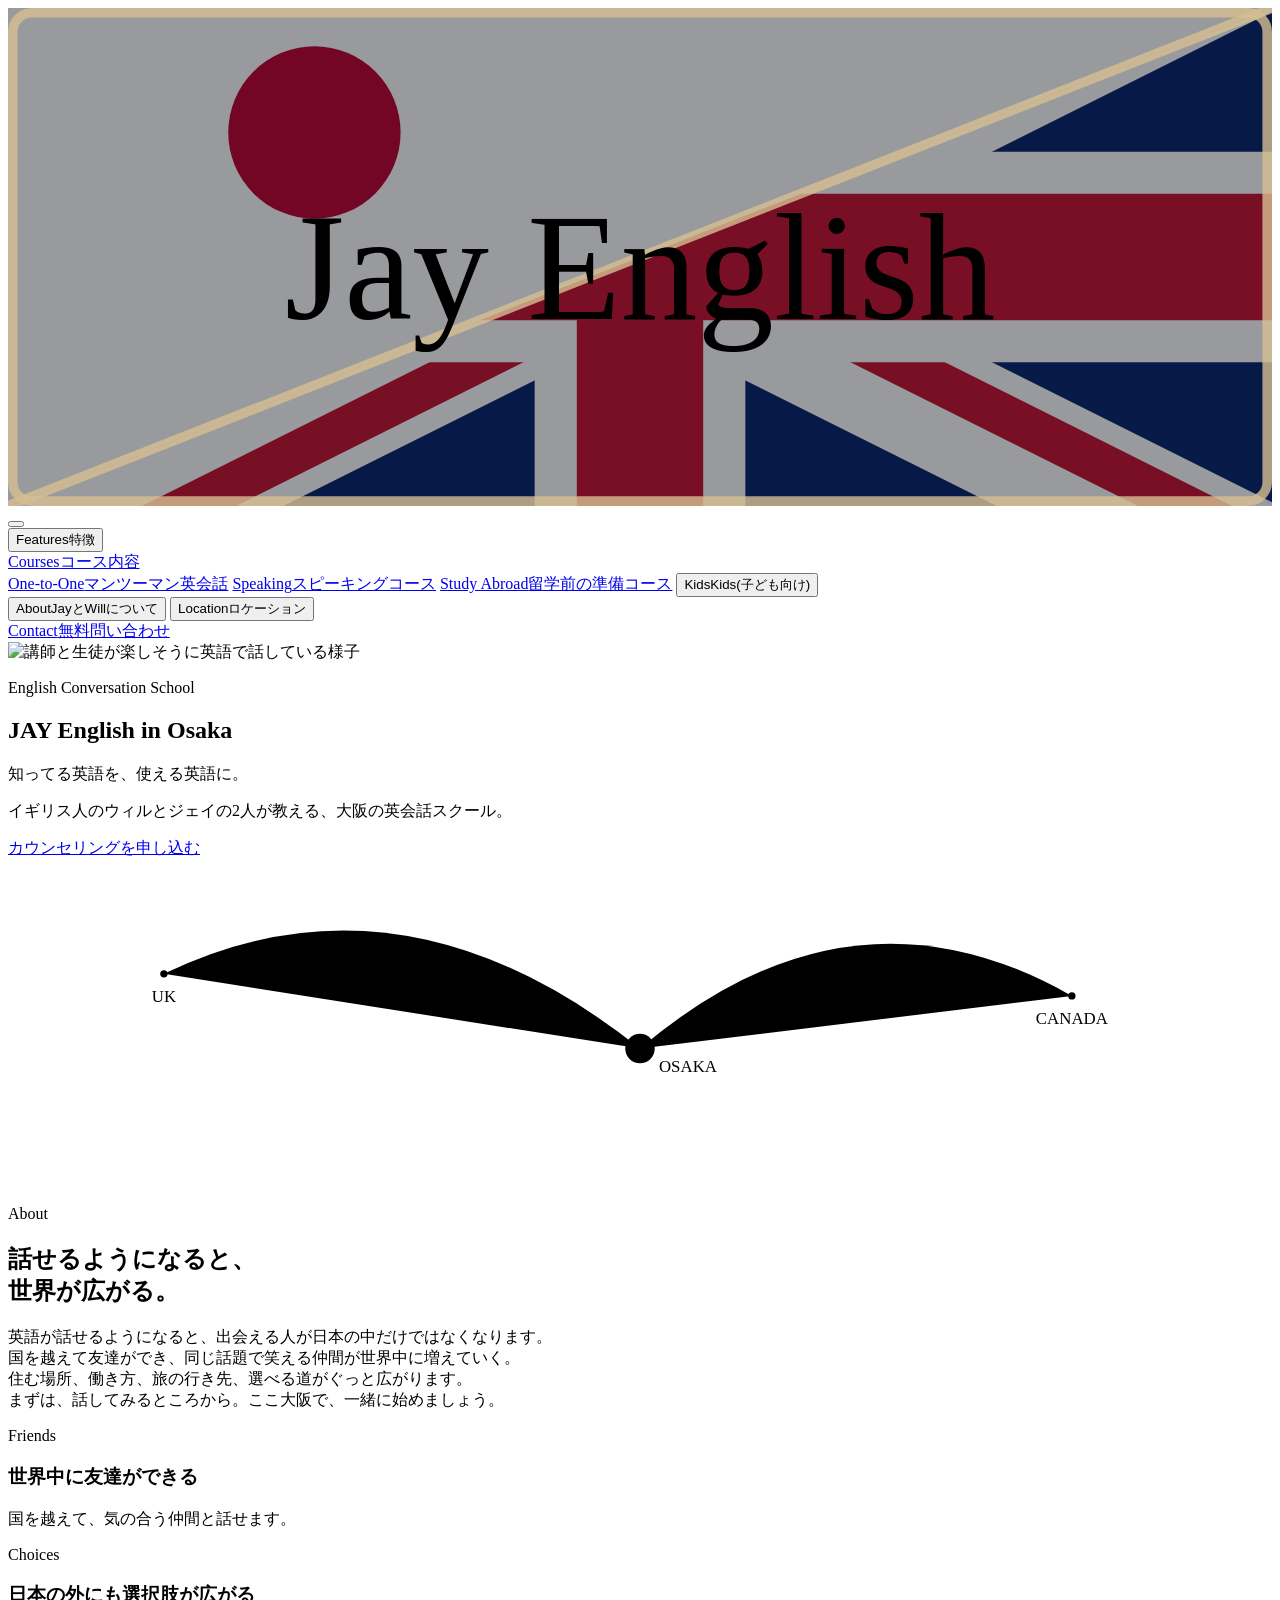
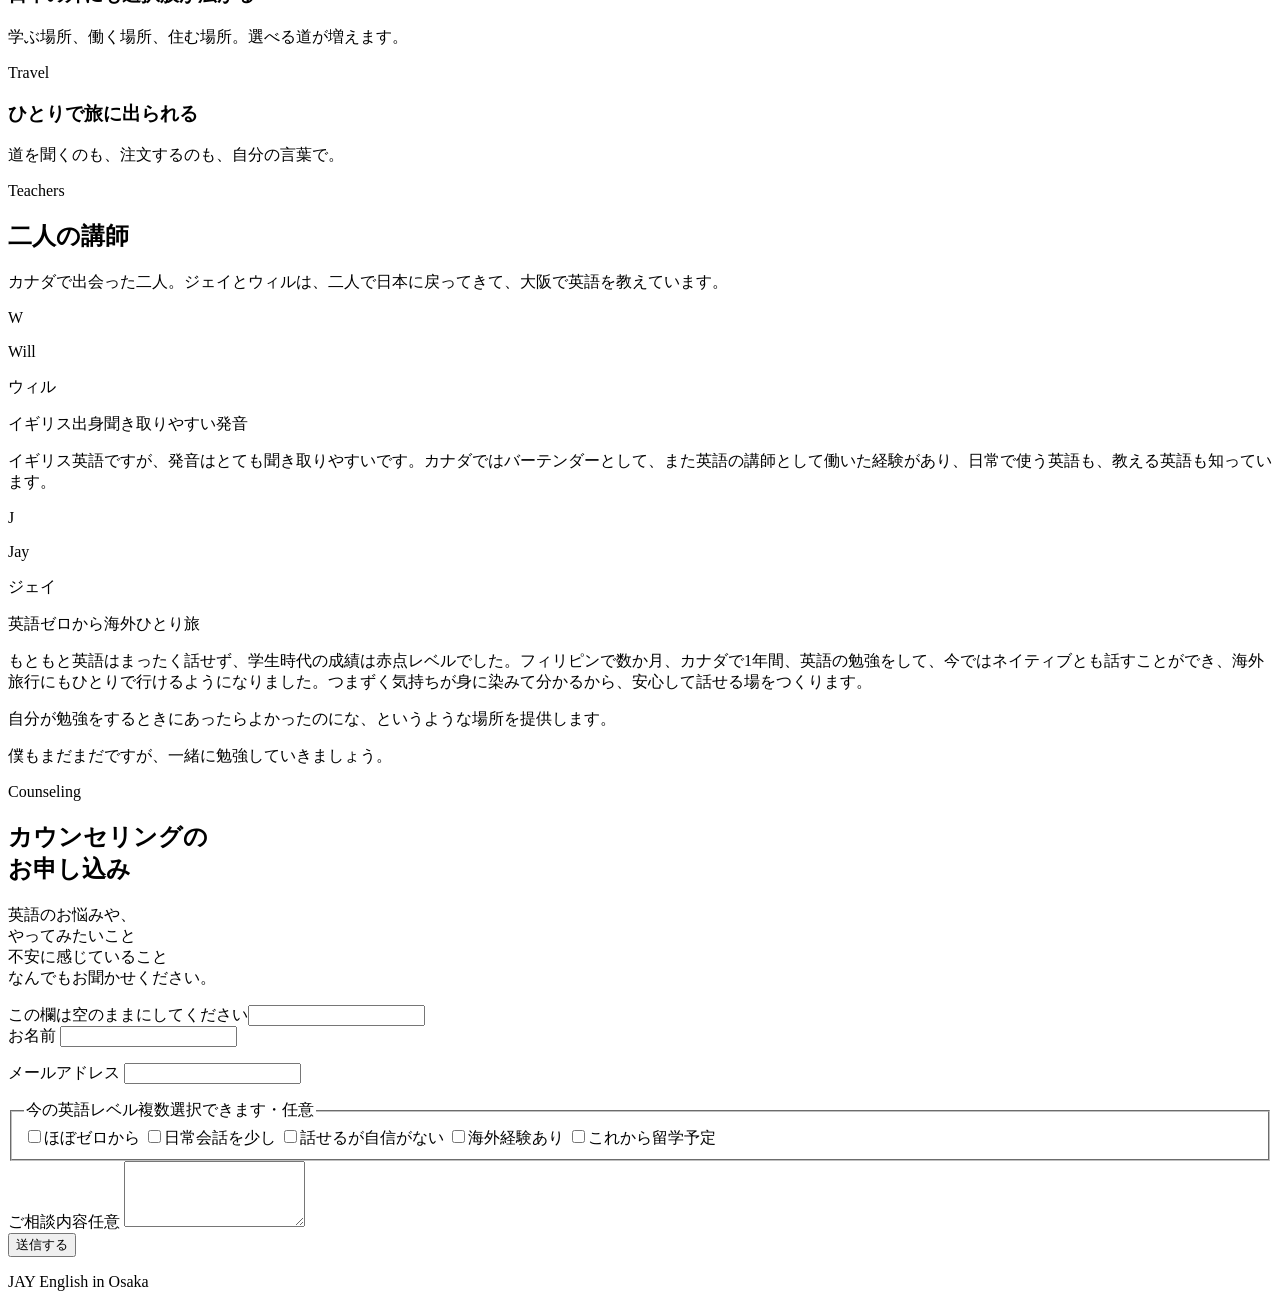
==== index.html @ 4202a87b "Add files via upload" ====
<!doctype html>
<html lang="ja">
<head>
<meta charset="utf-8">
<meta name="viewport" content="width=device-width, initial-scale=1">
<title>JAY English in Osaka</title>
<meta name="description" content="大阪の英会話スクール JAY English in Osaka。イギリス人のウィルとジェイの2人が教えます。">
<link rel="preconnect" href="https://fonts.googleapis.com">
<link rel="preconnect" href="https://fonts.gstatic.com" crossorigin>
<link rel="stylesheet" href="https://fonts.googleapis.com/css2?family=Cormorant+Garamond:ital,wght@0,500;0,600;1,500&family=Jost:wght@400;500&family=Shippori+Mincho:wght@500;700&family=Zen+Kaku+Gothic+New:wght@400;500;700&display=swap">
<link rel="stylesheet" href="css/style.css">
</head>
<body>
<header class="site-header">
  <div class="wrap hdr">
    <a class="logo" id="logo" href="#top" aria-label="Jay English トップへ">
      <svg viewBox="0 0 132 52" xmlns="http://www.w3.org/2000/svg" aria-hidden="true">
        <defs>
          <clipPath id="lg-jp"><polygon points="0,0 132,0 0,52"/></clipPath>
          <clipPath id="lg-uk"><polygon points="132,0 132,52 0,52"/></clipPath>
          <clipPath id="lg-t"><path d="M30,15 h30 v15 z v15 h-30 z h-30 v-15 z v-15 h30 z"/></clipPath>
        </defs>
        <g clip-path="url(#lg-uk)">
          <svg x="0" y="0" width="132" height="52" viewBox="0 0 60 30" preserveAspectRatio="xMidYMid slice">
            <rect width="60" height="30" fill="#012169"/>
            <path d="M0,0 L60,30 M60,0 L0,30" stroke="#fff" stroke-width="6"/>
            <path d="M0,0 L60,30 M60,0 L0,30" stroke="#c8102e" stroke-width="4" clip-path="url(#lg-t)"/>
            <path d="M30,0 v30 M0,15 h60" stroke="#fff" stroke-width="10"/>
            <path d="M30,0 v30 M0,15 h60" stroke="#c8102e" stroke-width="6"/>
          </svg>
        </g>
        <g clip-path="url(#lg-jp)">
          <rect width="132" height="52" fill="#fff"/>
          <circle cx="32" cy="13" r="9" fill="#bc002d"/>
        </g>
        <rect width="132" height="52" fill="#0c1018" opacity=".42"/>
        <line x1="0" y1="52" x2="132" y2="0" stroke="#d7be91" stroke-opacity=".8" stroke-width="1"/>
        <text class="logo-text" x="66" y="27" text-anchor="middle" dominant-baseline="central">Jay English</text>
        <rect x=".5" y=".5" width="131" height="51" rx="2" fill="none" stroke="#d7be91" stroke-opacity=".8"/>
      </svg>
    </a>
    <div class="menu-wrap" id="menuWrap">
    <button class="burger" id="burger" type="button" aria-label="メニューを開く" aria-expanded="false" aria-controls="nav"><span></span></button>
    <nav class="nav" id="nav" aria-label="メインメニュー">
      <button class="nav-item" type="button" data-stage="特徴" data-en="Features"><span class="en">Features</span><span class="ja">特徴</span></button>
      <div class="nav-drop" id="navDrop">
        <a class="nav-item" id="navCourses" href="#courses" aria-haspopup="true"><span class="en">Courses</span><span class="ja">コース内容</span></a>
        <div class="drop"><div class="drop-in">
          <a class="drop-item" href="#course-1"><span class="en">One-to-One</span><span class="ja">マンツーマン英会話</span></a>
          <a class="drop-item" href="#course-2"><span class="en">Speaking</span><span class="ja">スピーキングコース</span></a>
          <a class="drop-item" href="#course-3"><span class="en">Study Abroad</span><span class="ja">留学前の準備コース</span></a>
          <button class="drop-item" id="openKids" type="button"><span class="en">Kids</span><span class="ja">Kids(子ども向け)</span></button>
        </div></div>
      </div>
      <button class="nav-item" type="button" data-stage="JayとWillについて" data-en="About"><span class="en">About</span><span class="ja">JayとWillについて</span></button>
      <button class="nav-item" type="button" data-stage="ロケーション" data-en="Location"><span class="en">Location</span><span class="ja">ロケーション</span></button>
    </nav>
    </div>
    <a class="nav-item nav-cta" id="navCta" href="#counseling"><span class="en">Contact</span><span class="ja">無料問い合わせ</span></a>
  </div>
</header>

<section class="hero" id="top">
  <div class="hero-bg"><img src="images/top.jpg" alt="講師と生徒が楽しそうに英語で話している様子"></div>
  <div class="wrap hero-inner">
    <p class="eyebrow">English Conversation School</p>
    <h1 class="wordmark">
      <span>JAY English</span>
      <span class="in">in Osaka</span>
    </h1>
    <p class="tagline">知ってる英語を、使える英語に。</p>
    <p class="sub">イギリス人のウィルとジェイの2人が教える、大阪の英会話スクール。</p>
    <a class="btn-hero" href="#counseling">カウンセリングを申し込む</a>
  </div>

  <div class="map" aria-hidden="true">
    <svg viewBox="0 -50 1200 310" xmlns="http://www.w3.org/2000/svg">
      <path class="grat" d="M0 65H1200M0 107H1200M0 149H1200M0 191H1200M0 233H1200M100 -50V260M200 -50V260M300 -50V260M400 -50V260M500 -50V260M600 -50V260M700 -50V260M800 -50V260M900 -50V260M1000 -50V260M1100 -50V260"/>
      <g class="routes">
        <path pathLength="1" d="M600 130 Q374 -50 148 59"/>
        <path pathLength="1" d="M600 130 Q800 -40 1010 80"/>
      </g>
      <circle class="ring" cx="600" cy="130" r="14"/>
      <circle class="dot" cx="600" cy="130" r="5"/>
      <text class="city" x="618" y="152">OSAKA</text>
      <circle class="dot" cx="148" cy="59" r="3.5"/>
      <text class="city" x="148" y="86" text-anchor="middle">UK</text>
      <circle class="dot" cx="1010" cy="80" r="3.5"/>
      <text class="city" x="1010" y="107" text-anchor="middle">CANADA</text>
    </svg>
  </div>
</section>

<main>
  <section class="section" id="about">
    <div class="wrap">
      <div class="about">
        <div>
          <p class="eyebrow accent">About</p>
          <h2>話せるようになると、<br>世界が広がる。</h2>
        </div>
        <p>英語が話せるようになると、出会える人が日本の中だけではなくなります。<br>
          国を越えて友達ができ、同じ話題で笑える仲間が世界中に増えていく。<br>
          住む場所、働き方、旅の行き先、選べる道がぐっと広がります。<br>
          まずは、話してみるところから。ここ大阪で、一緒に始めましょう。</p>
      </div>
      <div class="trio">
        <div>
          <p class="eyebrow accent">Friends</p>
          <h3>世界中に友達ができる</h3>
          <p>国を越えて、気の合う仲間と話せます。</p>
        </div>
        <div>
          <p class="eyebrow accent">Choices</p>
          <h3>日本の外にも選択肢が広がる</h3>
          <p>学ぶ場所、働く場所、住む場所。選べる道が増えます。</p>
        </div>
        <div>
          <p class="eyebrow accent">Travel</p>
          <h3>ひとりで旅に出られる</h3>
          <p>道を聞くのも、注文するのも、自分の言葉で。</p>
        </div>
      </div>
    </div>
  </section>

  <section class="section" id="teachers">
    <div class="wrap">
      <p class="eyebrow accent">Teachers</p>
      <h2>二人の講師</h2>
      <p class="lead">カナダで出会った二人。ジェイとウィルは、二人で日本に戻ってきて、大阪で英語を教えています。</p>

      <div class="teachers">
        <article class="teacher">
          <div class="who">
            <div class="avatar" aria-hidden="true">W</div>
            <div>
              <p class="name">Will</p>
              <p class="kana">ウィル</p>
            </div>
          </div>
          <div class="tags"><span>イギリス出身</span><span>聞き取りやすい発音</span></div>
          <p class="bio">イギリス英語ですが、発音はとても聞き取りやすいです。カナダではバーテンダーとして、また英語の講師として働いた経験があり、日常で使う英語も、教える英語も知っています。</p>
        </article>

        <article class="teacher">
          <div class="who">
            <div class="avatar" aria-hidden="true">J</div>
            <div>
              <p class="name">Jay</p>
              <p class="kana">ジェイ</p>
            </div>
          </div>
          <div class="tags"><span>英語ゼロから</span><span>海外ひとり旅</span></div>
          <p class="bio">もともと英語はまったく話せず、学生時代の成績は赤点レベルでした。フィリピンで数か月、カナダで1年間、英語の勉強をして、今ではネイティブとも話すことができ、海外旅行にもひとりで行けるようになりました。つまずく気持ちが身に染みて分かるから、安心して話せる場をつくります。</p>
          <p class="bio">自分が勉強をするときにあったらよかったのにな、というような場所を提供します。</p>
          <p class="bio">僕もまだまだですが、一緒に勉強していきましょう。</p>
        </article>
      </div>
    </div>
  </section>

  <section class="section" id="counseling">
    <div class="wrap">
      <div class="counsel">
        <div>
          <p class="eyebrow accent">Counseling</p>
          <h2>カウンセリングの<br>お申し込み</h2>
          <p class="lead">英語のお悩みや、<br>やってみたいこと<br>不安に感じていること<br>なんでもお聞かせください。</p>
        </div>

        <div class="panel">
          <form id="counselForm" novalidate>
            <input type="hidden" name="form_type" value="counseling">
            <div class="hp" aria-hidden="true"><label>この欄は空のままにしてください<input type="text" name="_gotcha" tabindex="-1" autocomplete="off"></label></div>
            <div class="field">
              <label for="f-name">お名前</label>
              <input id="f-name" name="name" type="text" autocomplete="name" required>
              <p class="err" id="err-name" aria-live="polite"></p>
            </div>
            <div class="field">
              <label for="f-email">メールアドレス</label>
              <input id="f-email" name="email" type="email" inputmode="email" autocomplete="email" required>
              <p class="err" id="err-email" aria-live="polite"></p>
            </div>
            <fieldset>
              <legend>今の英語レベル<span class="opt">複数選択できます・任意</span></legend>
              <div class="chips">
                <label class="chip"><input type="checkbox" id="lv-zero" name="level" value="ほぼゼロから"><span>ほぼゼロから</span></label>
                <label class="chip"><input type="checkbox" id="lv-some" name="level" value="日常会話を少し"><span>日常会話を少し</span></label>
                <label class="chip"><input type="checkbox" id="lv-unsure" name="level" value="話せるが自信がない"><span>話せるが自信がない</span></label>
                <label class="chip"><input type="checkbox" id="lv-past" name="level" value="海外経験あり"><span>海外経験あり</span></label>
                <label class="chip"><input type="checkbox" id="lv-plan" name="level" value="これから留学予定"><span>これから留学予定</span></label>
              </div>
            </fieldset>
            <div class="field" id="w-past" hidden>
              <label for="f-country-past">どこの国に行きましたか?</label>
              <input id="f-country-past" name="country_past" type="text" placeholder="例: カナダ、フィリピン">
            </div>
            <div class="field" id="w-plan" hidden>
              <label for="f-country-plan">どこの国に行く予定ですか?</label>
              <input id="f-country-plan" name="country_plan" type="text" placeholder="例: イギリス">
            </div>
            <div class="field">
              <label for="f-msg">ご相談内容<span class="opt">任意</span></label>
              <textarea id="f-msg" name="message" rows="4"></textarea>
            </div>
            <button class="btn" id="submitBtn" type="submit">送信する</button>
            <p class="err" id="err-form" aria-live="polite"></p>
          </form>

          <div class="thanks" id="thanks" hidden>
            <h3>お申し込みありがとうございます。</h3>
            <p>内容を確認して、メールでご連絡します。</p>
            <p class="preview-note" id="previewNote" hidden>これはプレビュー表示です。送信先が未設定のため、入力内容はどこにも送られていません。</p>
          </div>
        </div>
      </div>
    </div>
  </section>
</main>

<footer>
  <div class="wrap"><p>JAY English in Osaka</p></div>
</footer>

<div class="kview cview" id="cview" role="region" aria-label="コース内容" hidden>
  <div class="c-hero">
    <div class="c-hero-bg" id="cHeroBg"><img src="images/courses.jpg" alt="ネイティブ講師が生徒たちと楽しそうに英語で話している様子"></div>
    <div class="wrap c-hero-in">
      <button class="kback light" id="coursesBack" type="button">← トップに戻る</button>
      <p class="eyebrow">Courses</p>
      <h2>コース内容</h2>
      <p class="c-lead">ネイティブ講師と話して、知っている英語を使える英語に。</p>
    </div>
  </div>
  <div class="wrap c-body">
    <div class="courses">
        <article class="course" id="course-1">
          <p class="eyebrow accent">One-to-One</p>
          <div>
            <h3>英語はわかるのに、話せない。を卒業する大阪のマンツーマン英会話</h3>
            <p class="desc">学校で習って知っている英語を、実際に口から出す練習をします。マンツーマンだから、自分のペースで話せます。</p>
          </div>
        </article>

        <article class="course" id="course-2">
          <p class="eyebrow accent">Speaking</p>
          <div>
            <h3>イギリス人講師と話す、2ヶ月のスピーキングコース|大阪</h3>
            <p class="desc">イギリス人講師のウィルと、2ヶ月かけて話す量を増やします。聞き取りやすい発音で、会話のテンポに慣れていきます。</p>
          </div>
        </article>

        <article class="course" id="course-3">
          <p class="eyebrow accent">Study Abroad</p>
          <div>
            <h3>留学前の準備コース</h3>
            <p class="desc">留学先での生活や授業で使う英語を、出発前に練習します。カナダやフィリピンで学んだジェイの経験も伝えます。</p>
          </div>
        </article>
      </div>
    <div class="c-cta">
      <p>まずは、お話を聞かせてください。</p>
      <a class="btn" id="cCta" href="#counseling">カウンセリングを申し込む</a>
    </div>
  </div>
</div>

<div class="kview" id="kview" role="region" aria-label="Kids" hidden>
  <div class="k-cover">
    <div class="k-bg" id="kidsPhoto"><img src="images/kids.jpg" alt="壁にチョークでアルファベットを書く男の子の後ろ姿"></div>
    <div class="wrap k-cover-in">
      <button class="kback light" id="kidsBack" type="button">← トップに戻る</button>
      <p class="eyebrow">Kids</p>
      <h2>はじめての英語も、<br>安心して。</h2>
      <p class="k-intro">英語がはじめてのお子さんでも大丈夫です。レッスンは、イギリス人のウィルと日本人のジェイの2人で行います。ウィルはネイティブの英語で話しかけ、わからないところはジェイがその場で日本語にして伝えます。「聞き取れなかったらどうしよう」と心配しなくても、楽しく英語に触れられます。</p>
    </div>
  </div>
  <div class="wrap">
    <div class="k-hero">
      <div class="k-duo">
        <div>
          <p class="eyebrow accent">Will · UK</p>
          <h3>ネイティブの英語で話しかけます</h3>
          <p>イギリス出身のウィルは、聞き取りやすい発音が持ち味です。</p>
        </div>
        <div>
          <p class="eyebrow accent">Jay · Japan</p>
          <h3>わからないところは日本語で</h3>
          <p>英語が苦手だった経験があるから、つまずく気持ちがわかります。</p>
        </div>
      </div>
    </div>

    <section class="k-sec">
      <p class="eyebrow accent">Course</p>
      <h2>コース内容</h2>
      <dl class="k-list">
        <div class="k-row"><dt>Style</dt><dd>2 on 1<small>先生2人で、お子さんを担当します。</small></dd></div>
        <div class="k-row"><dt>First lesson</dt><dd>初回無料</dd></div>
        <div class="k-row"><dt>Per lesson</dt><dd>1コマ 3,000円<small>40分</small></dd></div>
        <div class="k-row"><dt>Monthly</dt><dd>月額 15,000円<small>6コマ(1コマあたり2,500円)</small></dd></div>
        <div class="k-row"><dt>Place</dt><dd>ご自宅へ訪問<small>ジェイとウィルの2人でお伺いします。</small></dd></div>
      </dl>
    </section>

    <section class="k-sec">
      <div class="k-form">
        <div>
          <p class="eyebrow accent">Contact</p>
          <h2>お問い合わせ</h2>
          <p class="lead">初回は無料です。ご質問だけでも、気軽にどうぞ。</p>
        </div>
        <div class="panel">
          <form id="kidsForm" novalidate>
            <input type="hidden" name="form_type" value="kids">
            <div class="hp" aria-hidden="true"><label>この欄は空のままにしてください<input type="text" name="_gotcha" tabindex="-1" autocomplete="off"></label></div>
            <div class="field">
              <label for="kf-name">保護者の方のお名前</label>
              <input id="kf-name" name="name" type="text" autocomplete="name" required>
              <p class="err" id="kerr-name" aria-live="polite"></p>
            </div>
            <div class="field">
              <label for="kf-email">メールアドレス</label>
              <input id="kf-email" name="email" type="email" inputmode="email" autocomplete="email" required>
              <p class="err" id="kerr-email" aria-live="polite"></p>
            </div>
            <div class="field">
              <label for="kf-age">お子さまの年齢<span class="opt">任意</span></label>
              <input id="kf-age" name="child_age" type="text" placeholder="例: 6歳">
            </div>
            <div class="field">
              <label for="kf-area">お住まいのエリア<span class="opt">任意</span></label>
              <input id="kf-area" name="area" type="text" placeholder="例: 大阪市北区">
            </div>
            <div class="field">
              <label for="kf-msg">ご相談内容<span class="opt">任意</span></label>
              <textarea id="kf-msg" name="message" rows="4"></textarea>
            </div>
            <button class="btn" id="kidsSubmit" type="submit">初回無料レッスンを申し込む</button>
            <p class="err" id="kerr-form" aria-live="polite"></p>
          </form>
          <div class="thanks" id="kidsThanks" hidden>
            <h3>お問い合わせありがとうございます。</h3>
            <p>内容を確認して、メールでご連絡します。</p>
            <p class="preview-note" id="kidsPreviewNote" hidden>これはプレビュー表示です。送信先が未設定のため、入力内容はどこにも送られていません。</p>
          </div>
        </div>
      </div>
    </section>

    <section class="k-end">
      <p class="eyebrow accent">See you soon</p>
      <p class="big">Hello!</p>
      <h2>会えるのを、楽しみにしているよ!</h2>
      <p class="k-msg">ウィルとジェイは、みんなに会える日をわくわくしながら待っています。英語で「Hello!」と言うところから、いっしょに始めよう。</p>
    </section>
  </div>
</div>

<div class="stage" id="stage" role="region" aria-label="現在作成中" hidden>
  <div class="stage-moon" aria-hidden="true"></div>
  <svg class="sk sk-far" viewBox="0 0 4800 300" xmlns="http://www.w3.org/2000/svg" aria-hidden="true">
    <defs>
      <g id="skF" fill="#1d2b46">
        <rect x="0" y="215" width="70" height="85"/><rect x="70" y="190" width="40" height="110"/>
        <rect x="110" y="230" width="90" height="70"/><rect x="200" y="200" width="50" height="100"/>
        <rect x="250" y="235" width="80" height="65"/><rect x="330" y="205" width="45" height="95"/>
        <polygon points="395,300 432,70 444,22 456,70 495,300"/>
        <rect x="495" y="225" width="70" height="75"/><rect x="565" y="195" width="48" height="105"/>
        <rect x="613" y="235" width="80" height="65"/><rect x="693" y="210" width="42" height="90"/>
        <rect x="770" y="235" width="120" height="65"/>
        <path d="M788 235 a42 42 0 0 1 84 0z"/>
        <rect x="826" y="170" width="8" height="22"/><polygon points="826,170 834,170 830,140"/>
        <rect x="890" y="215" width="55" height="85"/><rect x="945" y="195" width="60" height="105"/>
        <rect x="1005" y="230" width="50" height="70"/><rect x="1055" y="205" width="44" height="95"/>
        <rect x="1099" y="240" width="80" height="60"/><rect x="1179" y="190" width="46" height="110"/>
        <rect x="1225" y="225" width="70" height="75"/><rect x="1295" y="200" width="40" height="100"/>
        <rect x="1335" y="235" width="90" height="65"/><rect x="1425" y="185" width="50" height="115"/>
        <rect x="1475" y="220" width="60" height="80"/><rect x="1535" y="205" width="65" height="95"/>
      </g>
    </defs>
    <use href="#skF" x="0"/><use href="#skF" x="1600"/><use href="#skF" x="3200"/>
  </svg>
  <svg class="sk sk-near" viewBox="0 0 4800 300" xmlns="http://www.w3.org/2000/svg" aria-hidden="true">
    <defs>
      <g id="skN">
        <g fill="#0a101c">
          <rect x="0" y="250" width="60" height="50"/><rect x="60" y="235" width="50" height="65"/>
          <rect x="110" y="255" width="80" height="45"/>
          <polygon points="194,112 242,112 218,58"/><rect x="200" y="112" width="36" height="188"/>
          <rect x="194" y="112" width="48" height="36"/><rect x="217" y="36" width="2" height="24"/>
          <rect x="250" y="240" width="170" height="60"/>
          <rect x="270" y="215" width="10" height="25"/><rect x="330" y="222" width="10" height="18"/>
          <rect x="400" y="218" width="12" height="22"/>
          <rect x="420" y="245" width="60" height="55"/><rect x="480" y="230" width="45" height="70"/>
          <rect x="525" y="250" width="75" height="50"/>
          <rect x="665" y="165" width="34" height="135"/><rect x="821" y="165" width="34" height="135"/>
          <polygon points="665,165 699,165 682,138"/><polygon points="821,165 855,165 838,138"/>
          <rect x="699" y="190" width="122" height="7"/><rect x="620" y="268" width="280" height="8"/>
          <rect x="905" y="245" width="50" height="55"/><rect x="955" y="225" width="45" height="75"/>
          <rect x="1240" y="240" width="60" height="60"/><rect x="1300" y="218" width="50" height="82"/>
          <rect x="1350" y="248" width="90" height="52"/><rect x="1440" y="230" width="55" height="70"/>
          <rect x="1495" y="252" width="105" height="48"/>
        </g>
        <g fill="none" stroke="#0a101c">
          <path stroke-width="3" d="M620 262 Q650 220 682 168 M682 168 Q760 238 838 168 M838 168 Q870 220 900 262"/>
          <circle cx="1130" cy="165" r="105" stroke-width="3"/>
          <circle cx="1130" cy="165" r="95" stroke-width="1.5"/>
          <g stroke-width="1">
            <line x1="1130" y1="60" x2="1130" y2="270"/>
            <line x1="1130" y1="60" x2="1130" y2="270" transform="rotate(30 1130 165)"/>
            <line x1="1130" y1="60" x2="1130" y2="270" transform="rotate(60 1130 165)"/>
            <line x1="1130" y1="60" x2="1130" y2="270" transform="rotate(90 1130 165)"/>
            <line x1="1130" y1="60" x2="1130" y2="270" transform="rotate(120 1130 165)"/>
            <line x1="1130" y1="60" x2="1130" y2="270" transform="rotate(150 1130 165)"/>
          </g>
          <path stroke-width="4" d="M1130 165 L1095 300 M1130 165 L1165 300"/>
        </g>
        <circle cx="218" cy="130" r="9" fill="#f3d79e" opacity=".9"/>
      </g>
    </defs>
    <use href="#skN" x="0"/><use href="#skN" x="1600"/><use href="#skN" x="3200"/>
  </svg>
  <video class="stage-video" id="stageVideo" muted loop playsinline preload="none" hidden></video>
  <div class="stage-body">
    <p class="eyebrow" id="stageEyebrow">Coming Soon</p>
    <h2 id="stageTitle">特徴</h2>
    <p class="stage-msg">現在作成中です</p>
    <p class="stage-en">Under construction</p>
    <button class="stage-close" id="stageClose" type="button">トップに戻る</button>
  </div>
</div>

<script src="js/main.js"></script>
</body>
</html>
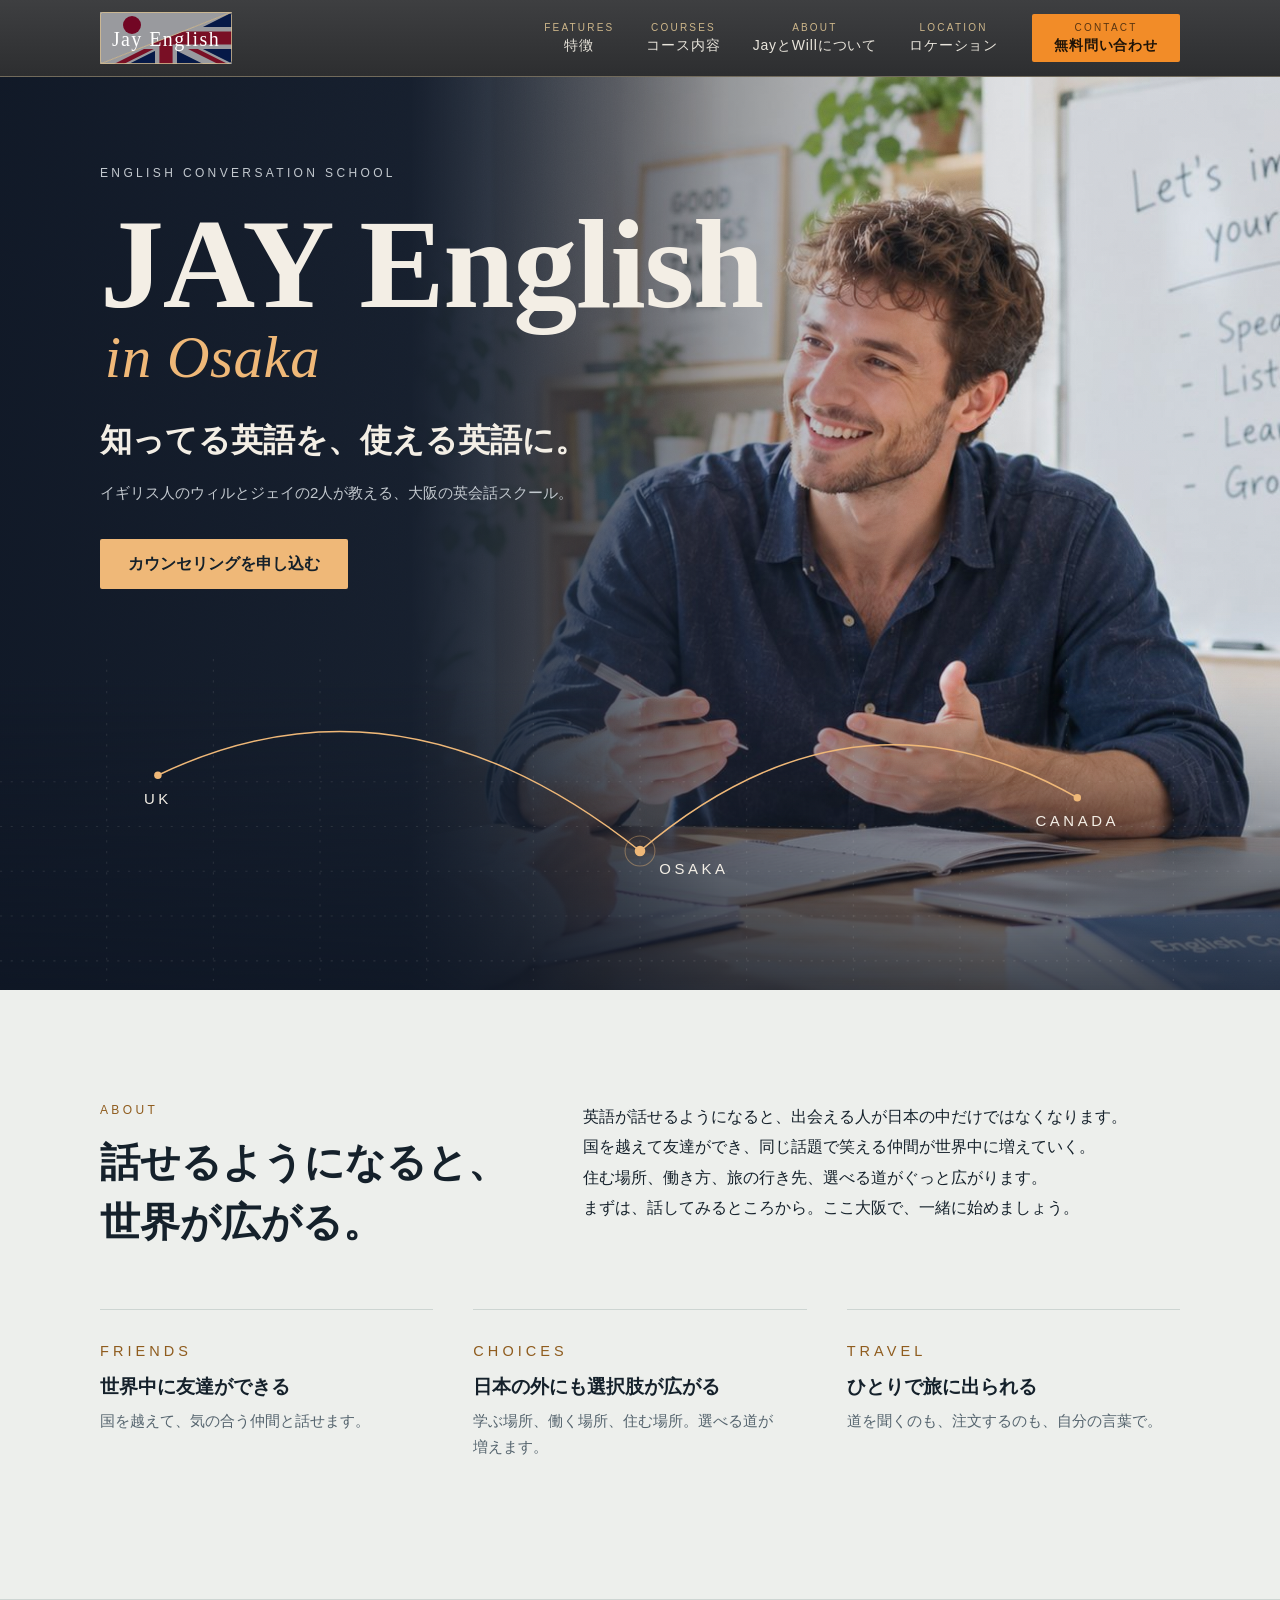
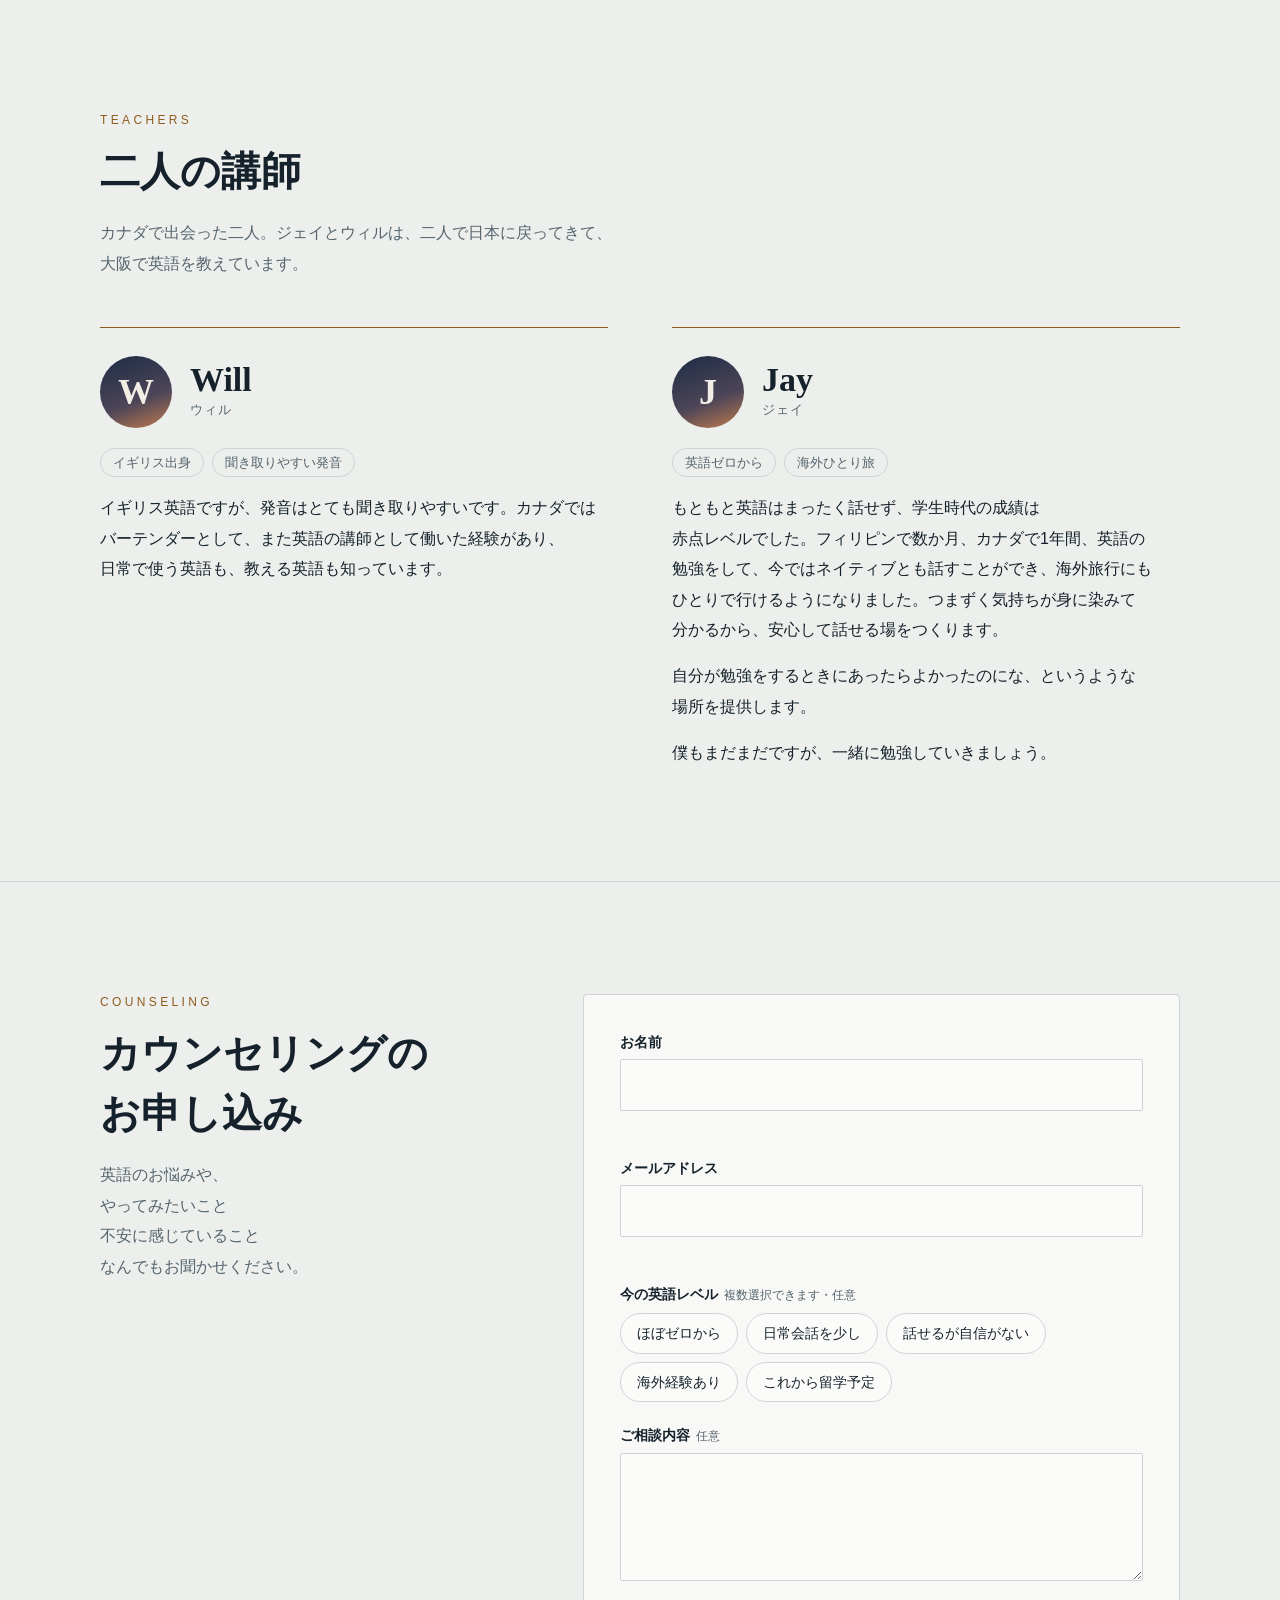
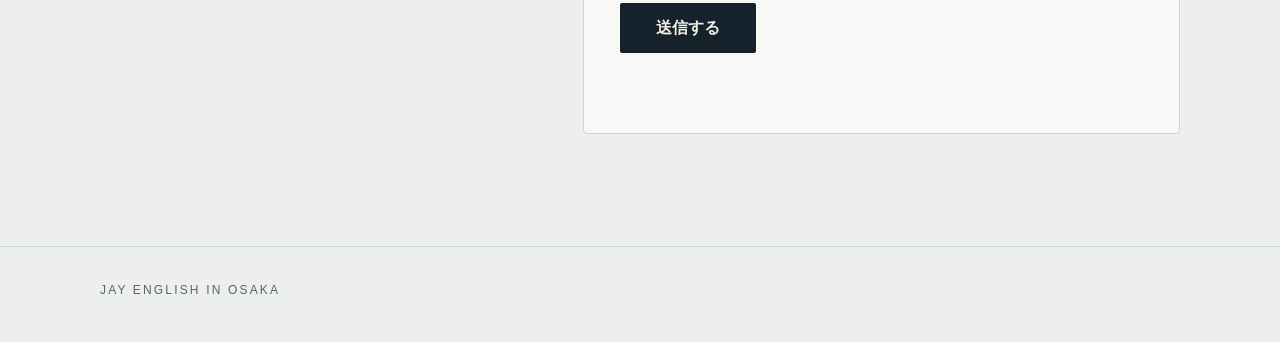
==== commit 2f17d6c1: "Add files via upload" ====
--- a/index.html
+++ b/index.html
@@ -8,7 +8,7 @@
 <link rel="preconnect" href="https://fonts.googleapis.com">
 <link rel="preconnect" href="https://fonts.gstatic.com" crossorigin>
 <link rel="stylesheet" href="https://fonts.googleapis.com/css2?family=Cormorant+Garamond:ital,wght@0,500;0,600;1,500&family=Jost:wght@400;500&family=Shippori+Mincho:wght@500;700&family=Zen+Kaku+Gothic+New:wght@400;500;700&display=swap">
-<link rel="stylesheet" href="css/style.css">
+<link rel="stylesheet" href="style.css">
 </head>
 <body>
 <header class="site-header">
@@ -61,7 +61,7 @@
 </header>
 
 <section class="hero" id="top">
-  <div class="hero-bg"><img src="images/top.jpg" alt="講師と生徒が楽しそうに英語で話している様子"></div>
+  <div class="hero-bg"><img src="top.jpg" alt="講師と生徒が楽しそうに英語で話している様子"></div>
   <div class="wrap hero-inner">
     <p class="eyebrow">English Conversation School</p>
     <h1 class="wordmark">
@@ -226,7 +226,7 @@
 
 <div class="kview cview" id="cview" role="region" aria-label="コース内容" hidden>
   <div class="c-hero">
-    <div class="c-hero-bg" id="cHeroBg"><img src="images/courses.jpg" alt="ネイティブ講師が生徒たちと楽しそうに英語で話している様子"></div>
+    <div class="c-hero-bg" id="cHeroBg"><img src="courses.jpg" alt="ネイティブ講師が生徒たちと楽しそうに英語で話している様子"></div>
     <div class="wrap c-hero-in">
       <button class="kback light" id="coursesBack" type="button">← トップに戻る</button>
       <p class="eyebrow">Courses</p>
@@ -269,7 +269,7 @@
 
 <div class="kview" id="kview" role="region" aria-label="Kids" hidden>
   <div class="k-cover">
-    <div class="k-bg" id="kidsPhoto"><img src="images/kids.jpg" alt="壁にチョークでアルファベットを書く男の子の後ろ姿"></div>
+    <div class="k-bg" id="kidsPhoto"><img src="kids.jpg" alt="壁にチョークでアルファベットを書く男の子の後ろ姿"></div>
     <div class="wrap k-cover-in">
       <button class="kback light" id="kidsBack" type="button">← トップに戻る</button>
       <p class="eyebrow">Kids</p>
@@ -433,6 +433,6 @@
   </div>
 </div>
 
-<script src="js/main.js"></script>
+<script src="main.js"></script>
 </body>
 </html>
--- a/style.css
+++ b/style.css
@@ -0,0 +1,853 @@
+/* JAY English in Osaka — デザインの設定ファイル
+   色は、一番上の「:root」の中でまとめて変えられます。 */
+html{color-scheme:light}body{margin:0}
+  /* Layout: dusk hero with a flight-route band along its bottom edge, then calm left-aligned sections on a quiet ground. */
+  :root {
+    --bg: #edefec;
+    --surface: #f8f9f7;
+    --field-bg: #fbfcfa;
+    --fg: #15212b;
+    --muted: #55646e;
+    --line: #cdd5d2;
+    --accent: #8f5c1e;
+    --btn-bg: #15212b;
+    --btn-fg: #f3efe7;
+    --danger: #b3261e;
+
+    /* The hero is one fixed look in both themes */
+    --sky-1: #0e1a2b;
+    --sky-2: #1d2c45;
+    --sky-3: #4d4558;
+    --sky-4: #c27c4c;
+    --hero-fg: #f3eee5;
+    --hero-muted: #c3c9cf;
+    --hero-accent: #efb878;
+    --hero-ink: #14202a;
+
+    --font-display: "Cormorant Garamond", "Times New Roman", serif;
+    --font-jp: "Shippori Mincho", "Hiragino Mincho ProN", "Yu Mincho", serif;
+    --font-body: "Zen Kaku Gothic New", "Hiragino Kaku Gothic ProN", "Yu Gothic", Meiryo, sans-serif;
+    --font-label: "Jost", "Helvetica Neue", Arial, sans-serif;
+  }
+  @media (prefers-color-scheme: dark) {
+    :root:not([data-theme="light"]) {
+      --bg: #0f1922; --surface: #15232e; --field-bg: #101c26; --fg: #ecebe6; --muted: #9aa9b3;
+      --line: #29394a; --accent: #e0a85c; --btn-bg: #e0a85c; --btn-fg: #14202a; --danger: #ff8a80;
+      color-scheme: dark;
+    }
+  }
+  :root[data-theme="dark"] {
+    --bg: #0f1922; --surface: #15232e; --field-bg: #101c26; --fg: #ecebe6; --muted: #9aa9b3;
+    --line: #29394a; --accent: #e0a85c; --btn-bg: #e0a85c; --btn-fg: #14202a; --danger: #ff8a80;
+    color-scheme: dark;
+  }
+
+  *, *::before, *::after { box-sizing: border-box; }
+  body {
+    background: var(--bg);
+    color: var(--fg);
+    font-family: var(--font-body);
+    font-size: 16px;
+    line-height: 1.9;
+    line-break: strict;
+    word-break: auto-phrase;
+    -webkit-font-smoothing: antialiased;
+  }
+  h1, h2, h3, p { margin: 0; }
+  h2, h3 { text-wrap: balance; }
+  :focus-visible { outline: 2px solid var(--accent); outline-offset: 3px; }
+
+  .wrap { width: 100%; max-width: 1120px; margin-inline: auto; padding-inline: 20px; }
+
+  .eyebrow {
+    font-family: var(--font-label);
+    font-weight: 500;
+    font-size: 12px;
+    letter-spacing: .28em;
+    text-transform: uppercase;
+    line-height: 1.4;
+  }
+
+  /* ---------- Site header ---------- */
+  [hidden] { display: none !important; }
+  .section { scroll-margin-top: 72px; }
+  .site-header {
+    position: sticky;
+    top: env(safe-area-inset-top, 0px);
+    z-index: 60;
+    color: #e9e5dc;
+    background: linear-gradient(180deg, #3e3f41 0%, #2d2e30 100%);
+    border-bottom: 1px solid rgba(215, 190, 145, .34);
+  }
+  .hdr {
+    display: flex;
+    align-items: center;
+    gap: 12px;
+    min-height: 76px;
+    padding-block: 10px;
+  }
+  .logo { display: block; flex: none; width: 132px; height: 52px; }
+  .logo svg { display: block; width: 100%; height: 100%; }
+  .logo-text {
+    font-family: var(--font-display);
+    font-weight: 500;
+    font-size: 20px;
+    letter-spacing: .07em;
+    fill: #fff;
+  }
+  .nav { display: flex; align-items: center; gap: 4px; margin-left: auto; }
+  .nav-item {
+    appearance: none;
+    position: relative;
+    display: flex;
+    flex-direction: column;
+    align-items: center;
+    gap: 3px;
+    margin: 0;
+    padding: 8px 14px;
+    border: 0;
+    background: none;
+    color: inherit;
+    font: inherit;
+    line-height: 1.2;
+    white-space: nowrap;
+    text-decoration: none;
+    cursor: pointer;
+    transition: transform .2s ease, color .2s ease, background-color .2s ease;
+  }
+  .nav-item .en {
+    font-family: var(--font-label);
+    font-weight: 500;
+    font-size: 10px;
+    letter-spacing: .22em;
+    text-transform: uppercase;
+    color: #cdb68a;
+    transition: color .2s ease;
+  }
+  .nav-item .ja { font-weight: 500; font-size: 14px; letter-spacing: .06em; }
+  .nav-item::after {
+    content: "";
+    position: absolute;
+    left: 14px;
+    right: 14px;
+    bottom: 1px;
+    height: 1px;
+    background: #d7be91;
+    transform: scaleX(0);
+    transition: transform .25s ease;
+  }
+  .nav-item:hover, .nav-item:focus-visible { transform: scale(1.1); color: #f1dfb9; }
+  .nav-item:hover .en, .nav-item:focus-visible .en { color: #f1dfb9; }
+  .nav-item[aria-current="true"] { color: #f1dfb9; }
+  .nav-item[aria-current="true"]::after { transform: scaleX(1); }
+  .nav-cta {
+    margin-left: 8px;
+    padding: 8px 22px;
+    border-radius: 2px;
+    background: #f28c28;
+    color: #1f1408;
+  }
+  .nav-cta::after { display: none; }
+  .nav-cta .en { color: rgba(31, 20, 8, .72); }
+  .nav-cta .ja { font-weight: 700; }
+  .nav-cta:hover, .nav-cta:focus-visible { background: #ffa24a; color: #1f1408; }
+  .nav-cta:hover .en, .nav-cta:focus-visible .en { color: #1f1408; }
+  .site-header :focus-visible { outline-color: #f1dfb9; }
+
+  .nav-drop { position: relative; display: flex; }
+  .drop {
+    display: none;
+    position: absolute;
+    top: 100%;
+    left: 50%;
+    transform: translateX(-50%);
+    min-width: 250px;
+    padding-top: 6px;
+    z-index: 5;
+  }
+  .drop-in {
+    display: grid;
+    padding: 6px;
+    background: #2d2e30;
+    border: 1px solid rgba(215, 190, 145, .34);
+    box-shadow: 0 16px 32px rgba(0, 0, 0, .35);
+  }
+  .nav-drop.open .drop { display: block; }
+  .nav-drop.dismiss .drop { display: none !important; }
+  @media (hover: hover) {
+    .nav-drop:hover .drop, .nav-drop:has(:focus-visible) .drop { display: block; }
+  }
+  .drop-item {
+    appearance: none;
+    display: flex;
+    flex-direction: column;
+    align-items: flex-start;
+    gap: 2px;
+    margin: 0;
+    padding: 11px 16px;
+    border: 0;
+    border-radius: 2px;
+    background: none;
+    color: #e9e5dc;
+    font: inherit;
+    line-height: 1.3;
+    text-align: left;
+    text-decoration: none;
+    cursor: pointer;
+    transition: background-color .15s ease, color .15s ease;
+  }
+  .drop-item + .drop-item { border-top: 1px solid rgba(255, 255, 255, .07); }
+  .drop-item .en {
+    font-family: var(--font-label);
+    font-weight: 500;
+    font-size: 10px;
+    letter-spacing: .22em;
+    text-transform: uppercase;
+    color: #cdb68a;
+  }
+  .drop-item .ja { font-weight: 500; font-size: 14px; letter-spacing: .04em; }
+  .drop-item:hover, .drop-item:focus-visible { background: rgba(215, 190, 145, .14); color: #f1dfb9; }
+
+  .course { scroll-margin-top: 90px; }
+
+  .menu-wrap { display: contents; }
+  .burger {
+    display: none;
+    appearance: none;
+    flex: none;
+    width: 44px;
+    height: 44px;
+    margin: 0;
+    padding: 0;
+    border: 1px solid rgba(215, 190, 145, .5);
+    border-radius: 2px;
+    background: none;
+    color: inherit;
+    cursor: pointer;
+    place-items: center;
+  }
+  .burger span, .burger span::before, .burger span::after {
+    content: "";
+    display: block;
+    width: 18px;
+    height: 1.5px;
+    background: #e9e5dc;
+  }
+  .burger span { position: relative; }
+  .burger span::before { position: absolute; top: -6px; }
+  .burger span::after { position: absolute; top: 6px; }
+
+  @media (max-width: 859px) {
+    .hdr { flex-wrap: nowrap; gap: 10px; min-height: 60px; padding-block: 8px; }
+    .logo { order: 1; width: 112px; height: 44px; margin-right: auto; }
+    .nav-cta { order: 2; margin: 0; padding: 6px 14px; }
+    .menu-wrap { order: 3; display: block; }
+    .burger { display: grid; }
+    .nav {
+      display: none;
+      position: absolute;
+      top: 100%;
+      left: 0;
+      right: 0;
+      flex-direction: column;
+      align-items: stretch;
+      width: auto;
+      margin: 0;
+      gap: 0;
+      padding: 4px 20px 14px;
+      background: #2d2e30;
+      border-bottom: 1px solid rgba(215, 190, 145, .34);
+      box-shadow: 0 16px 30px rgba(0, 0, 0, .35);
+    }
+    .nav::before { content: ""; position: absolute; left: 0; right: 0; top: -16px; height: 16px; }
+    .menu-wrap.open .nav { display: flex; }
+    .menu-wrap.dismiss .nav { display: none !important; }
+    .nav-drop { display: block; }
+    .nav .nav-item {
+      flex-direction: row;
+      align-items: baseline;
+      justify-content: flex-start;
+      gap: 14px;
+      width: 100%;
+      padding: 14px 4px;
+      border-top: 1px solid rgba(255, 255, 255, .08);
+      text-align: left;
+    }
+    .nav .nav-item .en { min-width: 96px; }
+    .nav .nav-item:hover, .nav .nav-item:focus-visible { transform: none; }
+    .nav .nav-item::after { display: none; }
+    .drop { position: static; transform: none; min-width: 0; padding-top: 0; }
+    .drop-in { padding: 0 0 8px 24px; background: none; border: 0; box-shadow: none; }
+    .drop-item { padding: 10px 8px; }
+    .course { scroll-margin-top: 90px; }
+    .section { scroll-margin-top: 84px; }
+  }
+  @media (max-width: 859px) and (hover: hover) {
+    .menu-wrap:hover .nav, .menu-wrap:has(:focus-visible) .nav { display: flex; }
+  }
+  @media (max-width: 360px) {
+    .logo { width: 100px; height: 40px; }
+    .nav-cta { padding: 6px 10px; }
+    .nav-cta .ja { font-size: 13px; letter-spacing: .02em; }
+  }
+
+  /* ---------- Kids page ---------- */
+  .kview {
+    position: fixed;
+    inset: 0;
+    z-index: 55;
+    overflow-y: auto;
+    padding-top: 84px;
+    background: var(--bg);
+    color: var(--fg);
+  }
+  @media (max-width: 859px) { .kview { padding-top: 92px; } }
+  .kback {
+    appearance: none;
+    margin-top: 28px;
+    padding: 8px 0;
+    border: 0;
+    background: none;
+    color: var(--muted);
+    font: inherit;
+    font-size: 14px;
+    cursor: pointer;
+  }
+  .kback:hover { color: var(--fg); }
+  .k-hero { padding-block: 24px 72px; }
+  .k-hero h2 {
+    margin-top: 14px;
+    font-family: var(--font-jp);
+    font-weight: 700;
+    font-size: clamp(28px, 5vw, 46px);
+    line-height: 1.5;
+  }
+  .k-hero p.k-intro { margin-top: 24px; max-width: 36em; }
+  .k-duo { margin-top: 44px; display: grid; }
+  .k-duo > div { padding-block: 22px 26px; border-top: 1px solid var(--line); }
+  .k-duo h3 { margin-top: 6px; font-family: var(--font-jp); font-weight: 700; font-size: 19px; line-height: 1.6; }
+  .k-duo p { margin-top: 6px; font-size: 14.5px; color: var(--muted); line-height: 1.8; }
+  .k-sec { padding-block: 72px; border-top: 1px solid var(--line); }
+  .k-sec h2 {
+    margin-top: 14px;
+    font-family: var(--font-jp);
+    font-weight: 700;
+    font-size: clamp(24px, 4vw, 36px);
+    line-height: 1.5;
+  }
+  .k-list { margin: 36px 0 0; display: grid; }
+  .k-row { display: grid; gap: 6px 24px; padding-block: 22px; border-top: 1px solid var(--line); align-items: baseline; }
+  .k-row:last-child { border-bottom: 1px solid var(--line); }
+  .k-row dt { font-family: var(--font-label); font-weight: 500; font-size: 12px; letter-spacing: .24em; color: var(--accent); text-transform: uppercase; }
+  .k-row dd { margin: 0; min-width: 0; font-family: var(--font-jp); font-weight: 700; font-size: clamp(22px, 3.6vw, 32px); line-height: 1.5; }
+  .k-row dd small { display: block; margin-top: 2px; font-family: var(--font-body); font-weight: 400; font-size: 14px; color: var(--muted); line-height: 1.8; }
+  .k-form { display: grid; gap: 36px; }
+  .k-end { padding-block: 96px 128px; border-top: 1px solid var(--line); }
+  .k-end .big {
+    margin-top: 16px;
+    font-family: var(--font-display);
+    font-style: italic;
+    font-weight: 500;
+    font-size: clamp(44px, 9vw, 96px);
+    line-height: 1.05;
+    color: var(--accent);
+  }
+  .k-end h2 {
+    margin-top: 20px;
+    font-family: var(--font-jp);
+    font-weight: 700;
+    font-size: clamp(24px, 4vw, 36px);
+    line-height: 1.5;
+  }
+  .k-end p.k-msg { margin-top: 16px; max-width: 34em; }
+  @media (min-width: 760px) {
+    .k-duo { grid-template-columns: 1fr 1fr; gap: 40px; }
+    .k-row { grid-template-columns: 200px 1fr; }
+    .k-form { grid-template-columns: 5fr 7fr; gap: 56px; align-items: start; }
+  }
+
+  .ill-text { font-family: var(--font-label); font-weight: 500; }
+  .k-top { display: grid; gap: 32px; align-items: center; }
+  .k-photo { margin: 0; order: -1; aspect-ratio: 4 / 3; max-width: 100%; overflow: hidden; border-radius: 4px; background: #ead9c3; }
+  .k-photo svg, .k-photo img, .c-hero-bg svg, .c-hero-bg img { display: block; width: 100%; height: 100%; object-fit: cover; }
+  @media (min-width: 860px) {
+    .k-top { grid-template-columns: 7fr 5fr; gap: 56px; }
+    .k-photo { order: 0; }
+  }
+
+  .cview { padding-top: 0; }
+  .c-hero {
+    position: relative;
+    isolation: isolate;
+    overflow: hidden;
+    padding-top: 84px;
+    color: #f3eee5;
+    background: #26303f;
+  }
+  .c-hero-bg {
+    position: absolute;
+    top: 0;
+    right: 0;
+    bottom: 0;
+    left: 22%;
+    z-index: -2;
+    -webkit-mask-image: linear-gradient(90deg, transparent 0, #000 38%);
+    mask-image: linear-gradient(90deg, transparent 0, #000 38%);
+  }
+  .c-hero-bg img { object-position: 50% 35%; }
+  .c-hero::after {
+    content: "";
+    position: absolute;
+    inset: 0;
+    z-index: -1;
+    background: linear-gradient(90deg, rgba(14, 22, 36, .88) 0%, rgba(14, 22, 36, .64) 40%, rgba(14, 22, 36, .1) 78%);
+  }
+  .c-hero-in { padding-block: 8px 80px; }
+  .c-hero .eyebrow { margin-top: 36px; color: #efc58f; }
+  .c-hero h2 {
+    margin-top: 12px;
+    font-family: var(--font-jp);
+    font-weight: 700;
+    font-size: clamp(36px, 6.5vw, 68px);
+    line-height: 1.3;
+  }
+  .c-lead { margin-top: 16px; max-width: 24em; font-size: 17px; color: #e2e5e8; }
+  .kback.light { color: rgba(243, 238, 229, .8); }
+  .kback.light:hover { color: #fff; }
+  .c-body { padding-block: 24px 112px; }
+  .c-body .courses { margin-top: 24px; }
+  .c-cta { margin-top: 56px; display: grid; gap: 16px; justify-items: start; }
+  .c-cta p { font-family: var(--font-jp); font-weight: 700; font-size: 22px; line-height: 1.6; }
+  .c-cta .btn { display: inline-block; text-decoration: none; }
+  @media (max-width: 859px) {
+    .c-hero { padding-top: 92px; }
+    .c-hero-bg { left: 0; -webkit-mask-image: none; mask-image: none; }
+    .c-hero::after { background: rgba(14, 22, 36, .7); }
+  }
+
+  #kview { padding-top: 0; }
+  .k-cover {
+    position: relative;
+    isolation: isolate;
+    overflow: hidden;
+    padding-top: 84px;
+    color: #f6efe6;
+    background: #6a5545;
+  }
+  .k-bg {
+    position: absolute;
+    top: 0;
+    right: 0;
+    bottom: 0;
+    left: 22%;
+    z-index: -2;
+    -webkit-mask-image: linear-gradient(90deg, transparent 0, #000 38%);
+    mask-image: linear-gradient(90deg, transparent 0, #000 38%);
+  }
+  .k-bg img { display: block; width: 100%; height: 100%; object-fit: cover; object-position: 50% 45%; }
+  .k-cover::after {
+    content: "";
+    position: absolute;
+    inset: 0;
+    z-index: -1;
+    background: linear-gradient(90deg, rgba(30, 22, 17, .84) 0%, rgba(30, 22, 17, .58) 40%, rgba(30, 22, 17, .1) 78%);
+  }
+  .k-cover-in { padding-block: 8px 96px; }
+  .k-cover .eyebrow { margin-top: 36px; color: #f2c98f; }
+  .k-cover h2 {
+    margin-top: 12px;
+    font-family: var(--font-jp);
+    font-weight: 700;
+    font-size: clamp(32px, 5.4vw, 56px);
+    line-height: 1.4;
+    text-wrap: balance;
+  }
+  .k-cover .k-intro { margin-top: 22px; max-width: 27em; font-size: 16px; color: #f3ede5; }
+  @media (max-width: 859px) {
+    .k-cover { padding-top: 92px; }
+    .k-bg { left: 0; -webkit-mask-image: none; mask-image: none; }
+    .k-cover::after { background: rgba(30, 22, 17, .66); }
+  }
+
+  /* ---------- Under-construction stage ---------- */
+  .stage {
+    position: fixed;
+    inset: 0;
+    z-index: 50;
+    display: grid;
+    place-items: center;
+    padding: 96px 20px 48px;
+    overflow: hidden;
+    color: #f3eee5;
+    background:
+      radial-gradient(70% 45% at 50% 100%, rgba(240, 170, 100, .55), transparent 70%),
+      linear-gradient(180deg, #0a1020 0%, #17233b 40%, #4a4258 72%, #b9794f 100%);
+  }
+  .stage-moon {
+    position: absolute;
+    top: 18%;
+    right: 14%;
+    width: 64px;
+    height: 64px;
+    border-radius: 50%;
+    background: radial-gradient(circle at 38% 38%, #fff6df, #e8d2a4 70%);
+    box-shadow: 0 0 60px 18px rgba(255, 233, 190, .22);
+    opacity: .9;
+  }
+  .sk { position: absolute; left: 0; display: block; will-change: transform; }
+  .sk-far { bottom: 7vh; height: 36vh; width: calc(36vh * 16); animation: pan 170s linear infinite; opacity: .95; }
+  .sk-near { bottom: 0; height: 46vh; width: calc(46vh * 16); animation: pan 95s linear infinite; }
+  @keyframes pan { to { transform: translateX(-33.3333%); } }
+  .stage-video {
+    position: absolute;
+    inset: 0;
+    width: 100%;
+    height: 100%;
+    object-fit: cover;
+  }
+  .stage::after {
+    content: "";
+    position: absolute;
+    inset: 0;
+    pointer-events: none;
+    background: radial-gradient(60% 55% at 50% 45%, rgba(8, 12, 22, .62), rgba(8, 12, 22, .1) 80%);
+  }
+  .stage-body { position: relative; z-index: 1; display: grid; justify-items: center; gap: 10px; text-align: center; max-width: 30em; }
+  .stage .eyebrow { color: #efc58f; }
+  .stage h2 {
+    margin-top: 6px;
+    font-family: var(--font-jp);
+    font-weight: 700;
+    font-size: clamp(30px, 6vw, 52px);
+    line-height: 1.4;
+    text-wrap: balance;
+  }
+  .stage-msg { margin-top: 8px; font-size: 18px; letter-spacing: .12em; }
+  .stage-en { font-family: var(--font-display); font-style: italic; font-size: 20px; color: #d6d9dd; }
+  .stage-close {
+    margin-top: 22px;
+    padding: 12px 28px;
+    border: 1px solid rgba(243, 238, 229, .6);
+    border-radius: 2px;
+    background: rgba(10, 16, 28, .35);
+    color: inherit;
+    font: inherit;
+    font-weight: 500;
+    font-size: 15px;
+    line-height: 1.4;
+    cursor: pointer;
+    transition: background-color .2s ease;
+  }
+  .stage-close:hover { background: rgba(243, 238, 229, .16); }
+  .stage :focus-visible { outline-color: #efc58f; }
+  @media (max-width: 859px) { .stage { padding-top: 100px; } }
+  @media (prefers-reduced-motion: reduce) {
+    .sk, .nav-item, .nav-item::after, .stage-close { animation: none; transition: none; }
+    .nav-item:hover, .nav-item:focus-visible { transform: none; }
+  }
+
+  /* ---------- Hero ---------- */
+  .hero {
+    position: relative;
+    isolation: isolate;
+    overflow: hidden;
+    color: var(--hero-fg);
+    background: #26303f;
+  }
+  .hero::before {
+    content: "";
+    position: absolute;
+    inset: 0;
+    z-index: -1;
+    opacity: .16;
+    mix-blend-mode: overlay;
+    pointer-events: none;
+    background-image: url("data:image/svg+xml;utf8,<svg xmlns='http://www.w3.org/2000/svg' width='160' height='160'><filter id='n'><feTurbulence type='fractalNoise' baseFrequency='.9' numOctaves='2' stitchTiles='stitch'/><feColorMatrix values='0 0 0 0 1 0 0 0 0 1 0 0 0 0 1 0 0 0 .6 0'/></filter><rect width='100%' height='100%' filter='url(%23n)'/></svg>");
+  }
+  .hero-bg {
+    position: absolute;
+    top: 0;
+    right: 0;
+    bottom: 0;
+    left: 32%;
+    z-index: -2;
+    -webkit-mask-image: linear-gradient(90deg, transparent 0, #000 36%);
+    mask-image: linear-gradient(90deg, transparent 0, #000 36%);
+  }
+  .hero-bg img { display: block; width: 100%; height: 100%; object-fit: cover; object-position: 72% 40%; }
+  .hero::after {
+    content: "";
+    position: absolute;
+    inset: 0;
+    z-index: -1;
+    pointer-events: none;
+    background:
+      linear-gradient(0deg, rgba(14, 22, 36, .78) 0%, rgba(14, 22, 36, 0) 34%),
+      linear-gradient(90deg, rgba(14, 22, 36, .88) 0%, rgba(14, 22, 36, .6) 40%, rgba(14, 22, 36, .08) 78%);
+  }
+  @media (max-width: 859px) {
+    .hero-bg { left: 0; -webkit-mask-image: none; mask-image: none; }
+    .hero::after {
+      background:
+        linear-gradient(0deg, rgba(14, 22, 36, .8) 0%, rgba(14, 22, 36, 0) 34%),
+        rgba(14, 22, 36, .6);
+    }
+  }
+  .hero :focus-visible { outline-color: var(--hero-accent); }
+  .hero-inner { padding-block: 64px 28px; }
+  .hero .eyebrow { color: var(--hero-muted); }
+
+  .wordmark {
+    margin-top: 22px;
+    font-family: var(--font-display);
+    font-weight: 600;
+    font-size: clamp(56px, 11vw, 128px);
+    line-height: .94;
+    letter-spacing: -.01em;
+  }
+  .wordmark span { display: block; }
+  .wordmark .in {
+    margin: .1em 0 0 .08em;
+    font-style: italic;
+    font-weight: 500;
+    font-size: .46em;
+    letter-spacing: .01em;
+    color: var(--hero-accent);
+  }
+  .tagline {
+    margin-top: 30px;
+    max-width: 22em;
+    font-family: var(--font-jp);
+    font-weight: 700;
+    font-size: clamp(21px, 3.4vw, 32px);
+    line-height: 1.6;
+  }
+  .sub {
+    margin-top: 12px;
+    max-width: 34em;
+    font-size: 15px;
+    color: var(--hero-muted);
+  }
+  .btn-hero {
+    display: inline-block;
+    margin-top: 32px;
+    padding: 14px 28px;
+    border-radius: 2px;
+    background: var(--hero-accent);
+    color: var(--hero-ink);
+    font-weight: 700;
+    font-size: 16px;
+    line-height: 1.4;
+    text-decoration: none;
+    transition: transform .2s ease, background-color .2s ease;
+  }
+  .btn-hero:hover { transform: translateY(-2px); background: #f6c88f; }
+
+  .map { margin-top: 34px; overflow: hidden; }
+  .map svg {
+    display: block;
+    position: relative;
+    left: 50%;
+    width: max(100%, 860px);
+    transform: translateX(-50%);
+    overflow: visible;
+  }
+  .grat { fill: none; stroke: var(--hero-fg); stroke-opacity: .1; stroke-width: 1; stroke-dasharray: 2 8; }
+  .routes path {
+    fill: none;
+    stroke: var(--hero-accent);
+    stroke-width: 1.4;
+    stroke-linecap: round;
+    stroke-dasharray: 1;
+    stroke-dashoffset: 0;
+    animation: draw 2.4s cubic-bezier(.3, .6, .2, 1) both;
+  }
+  .routes path:nth-child(2) { animation-delay: .25s; }
+  .routes path:nth-child(3) { animation-delay: .5s; }
+  @keyframes draw { from { stroke-dashoffset: 1; } }
+  .dot { fill: var(--hero-accent); }
+  .ring { fill: none; stroke: var(--hero-accent); stroke-opacity: .4; stroke-width: 1; }
+  .city {
+    fill: var(--hero-fg);
+    font-family: var(--font-label);
+    font-weight: 500;
+    font-size: 14px;
+    letter-spacing: .24em;
+  }
+  @media (prefers-reduced-motion: reduce) {
+    .routes path { animation: none; }
+    .btn-hero { transition: none; }
+  }
+
+  @media (max-width: 859px) {
+    .map { display: none; }
+    .hero-inner { padding-block: 56px 64px; }
+  }
+
+  /* ---------- Sections ---------- */
+  .section { padding-block: 88px; border-top: 1px solid var(--line); }
+  .section:first-of-type { border-top: 0; }
+  .section h2 {
+    margin-top: 14px;
+    font-family: var(--font-jp);
+    font-weight: 700;
+    font-size: clamp(26px, 4.2vw, 40px);
+    line-height: 1.5;
+  }
+  .eyebrow.accent { color: var(--accent); }
+
+  .about { display: grid; gap: 28px; }
+  .about p { color: var(--fg); max-width: 36em; }
+  .trio { margin-top: 56px; display: grid; gap: 0; }
+  .trio > div { padding-block: 22px 26px; border-top: 1px solid var(--line); }
+  .trio h3 {
+    margin-top: 8px;
+    font-family: var(--font-jp);
+    font-weight: 700;
+    font-size: 19px;
+    line-height: 1.6;
+  }
+  .trio p { margin-top: 6px; font-size: 14.5px; color: var(--muted); line-height: 1.8; }
+
+  .courses { margin-top: 44px; display: grid; }
+  .course {
+    display: grid;
+    gap: 10px 40px;
+    padding-block: 30px 34px;
+    border-top: 1px solid var(--line);
+    min-width: 0;
+  }
+  .course:last-child { border-bottom: 1px solid var(--line); }
+  .course h3 {
+    font-family: var(--font-jp);
+    font-weight: 700;
+    font-size: clamp(19px, 2.6vw, 24px);
+    line-height: 1.6;
+  }
+  .course p.desc { margin-top: 10px; max-width: 36em; color: var(--muted); font-size: 15px; line-height: 1.9; }
+  .course.kids { border-top: 1px solid var(--accent); }
+  .course-link {
+    margin-top: 18px;
+    padding: 10px 24px;
+    border: 1px solid var(--accent);
+    border-radius: 2px;
+    background: none;
+    color: var(--accent);
+    font: inherit;
+    font-weight: 700;
+    font-size: 14px;
+    line-height: 1.4;
+    cursor: pointer;
+    transition: background-color .2s ease, color .2s ease;
+  }
+  .course-link:hover { background: var(--btn-bg); border-color: var(--btn-bg); color: var(--btn-fg); }
+  @media (min-width: 760px) {
+    .course { grid-template-columns: 200px 1fr; }
+  }
+
+  .lead { margin-top: 16px; max-width: 34em; color: var(--muted); }
+  .teachers { margin-top: 48px; display: grid; gap: 48px; }
+  .teacher { min-width: 0; border-top: 1px solid var(--accent); padding-top: 28px; }
+  .who { display: flex; align-items: center; gap: 18px; }
+  .avatar {
+    flex: none;
+    width: 72px;
+    height: 72px;
+    display: grid;
+    place-items: center;
+    border-radius: 50%;
+    color: var(--hero-fg);
+    background: linear-gradient(160deg, var(--sky-2), var(--sky-3) 60%, var(--sky-4));
+    font-family: var(--font-display);
+    font-weight: 600;
+    font-size: 36px;
+    line-height: 1;
+  }
+  .who .name { font-family: var(--font-display); font-weight: 600; font-size: 34px; line-height: 1.1; }
+  .who .kana { font-size: 13px; color: var(--muted); letter-spacing: .08em; }
+  .tags { margin-top: 20px; display: flex; flex-wrap: wrap; gap: 8px; }
+  .tags span {
+    padding: 2px 12px;
+    border: 1px solid var(--line);
+    border-radius: 999px;
+    font-size: 13px;
+    line-height: 1.8;
+    color: var(--muted);
+  }
+  .teacher p.bio { margin-top: 16px; }
+
+  /* ---------- Form ---------- */
+  .counsel { display: grid; gap: 36px; }
+  .panel {
+    min-width: 0;
+    padding: 28px 22px;
+    background: var(--surface);
+    border: 1px solid var(--line);
+    border-radius: 4px;
+  }
+  form { display: grid; gap: 22px; }
+  .field { display: grid; gap: 6px; min-width: 0; }
+  label, legend { font-size: 14px; font-weight: 700; line-height: 1.6; padding: 0; }
+  .opt { margin-left: 6px; font-weight: 400; font-size: 12px; color: var(--muted); }
+  input[type="text"], input[type="email"], textarea {
+    width: 100%;
+    min-width: 0;
+    padding: 12px 14px;
+    border: 1px solid var(--line);
+    border-radius: 2px;
+    background: var(--field-bg);
+    color: var(--fg);
+    font: inherit;
+    font-size: 16px;
+    line-height: 1.6;
+  }
+  textarea { resize: vertical; min-height: 120px; }
+  input:focus, textarea:focus { border-color: var(--accent); }
+  fieldset { margin: 0; padding: 0; border: 0; min-width: 0; }
+  .chips { margin-top: 8px; display: flex; flex-wrap: wrap; gap: 8px; }
+  .chip { position: relative; font-weight: 400; }
+  .chip input { position: absolute; opacity: 0; inset: 0; margin: 0; cursor: pointer; }
+  .chip span {
+    display: block;
+    padding: 8px 16px;
+    border: 1px solid var(--line);
+    border-radius: 999px;
+    font-size: 14px;
+    line-height: 1.6;
+    background: var(--field-bg);
+  }
+  .chip input:checked + span { background: var(--btn-bg); color: var(--btn-fg); border-color: var(--btn-bg); }
+  .chip input:focus-visible + span { outline: 2px solid var(--accent); outline-offset: 3px; }
+  .hp { position: absolute; left: -9999px; width: 1px; height: 1px; overflow: hidden; }
+  .err { min-height: 1.4em; font-size: 13px; line-height: 1.5; color: var(--danger); }
+  .btn {
+    justify-self: start;
+    padding: 14px 36px;
+    border: 0;
+    border-radius: 2px;
+    background: var(--btn-bg);
+    color: var(--btn-fg);
+    font: inherit;
+    font-weight: 700;
+    font-size: 16px;
+    line-height: 1.4;
+    cursor: pointer;
+  }
+  .btn:disabled { opacity: .6; cursor: default; }
+  .thanks h3 { font-family: var(--font-jp); font-weight: 700; font-size: 22px; line-height: 1.6; }
+  .thanks p { margin-top: 10px; }
+  .thanks .preview-note { margin-top: 14px; font-size: 13px; color: var(--muted); }
+
+  footer { padding-block: 32px 40px; border-top: 1px solid var(--line); }
+  footer p { font-family: var(--font-label); font-size: 12px; letter-spacing: .18em; color: var(--muted); text-transform: uppercase; }
+
+  @media (min-width: 760px) {
+    .section { padding-block: 112px; }
+    .hero-inner { padding-block: 88px 36px; }
+    .about { grid-template-columns: 5fr 7fr; gap: 56px; align-items: start; }
+    .about h2 { margin-top: 14px; }
+    .trio { grid-template-columns: repeat(3, 1fr); gap: 40px; }
+    .teachers { grid-template-columns: 1fr 1fr; gap: 64px; }
+    .counsel { grid-template-columns: 5fr 7fr; gap: 56px; align-items: start; }
+    .panel { padding: 36px 36px 40px; }
+  }
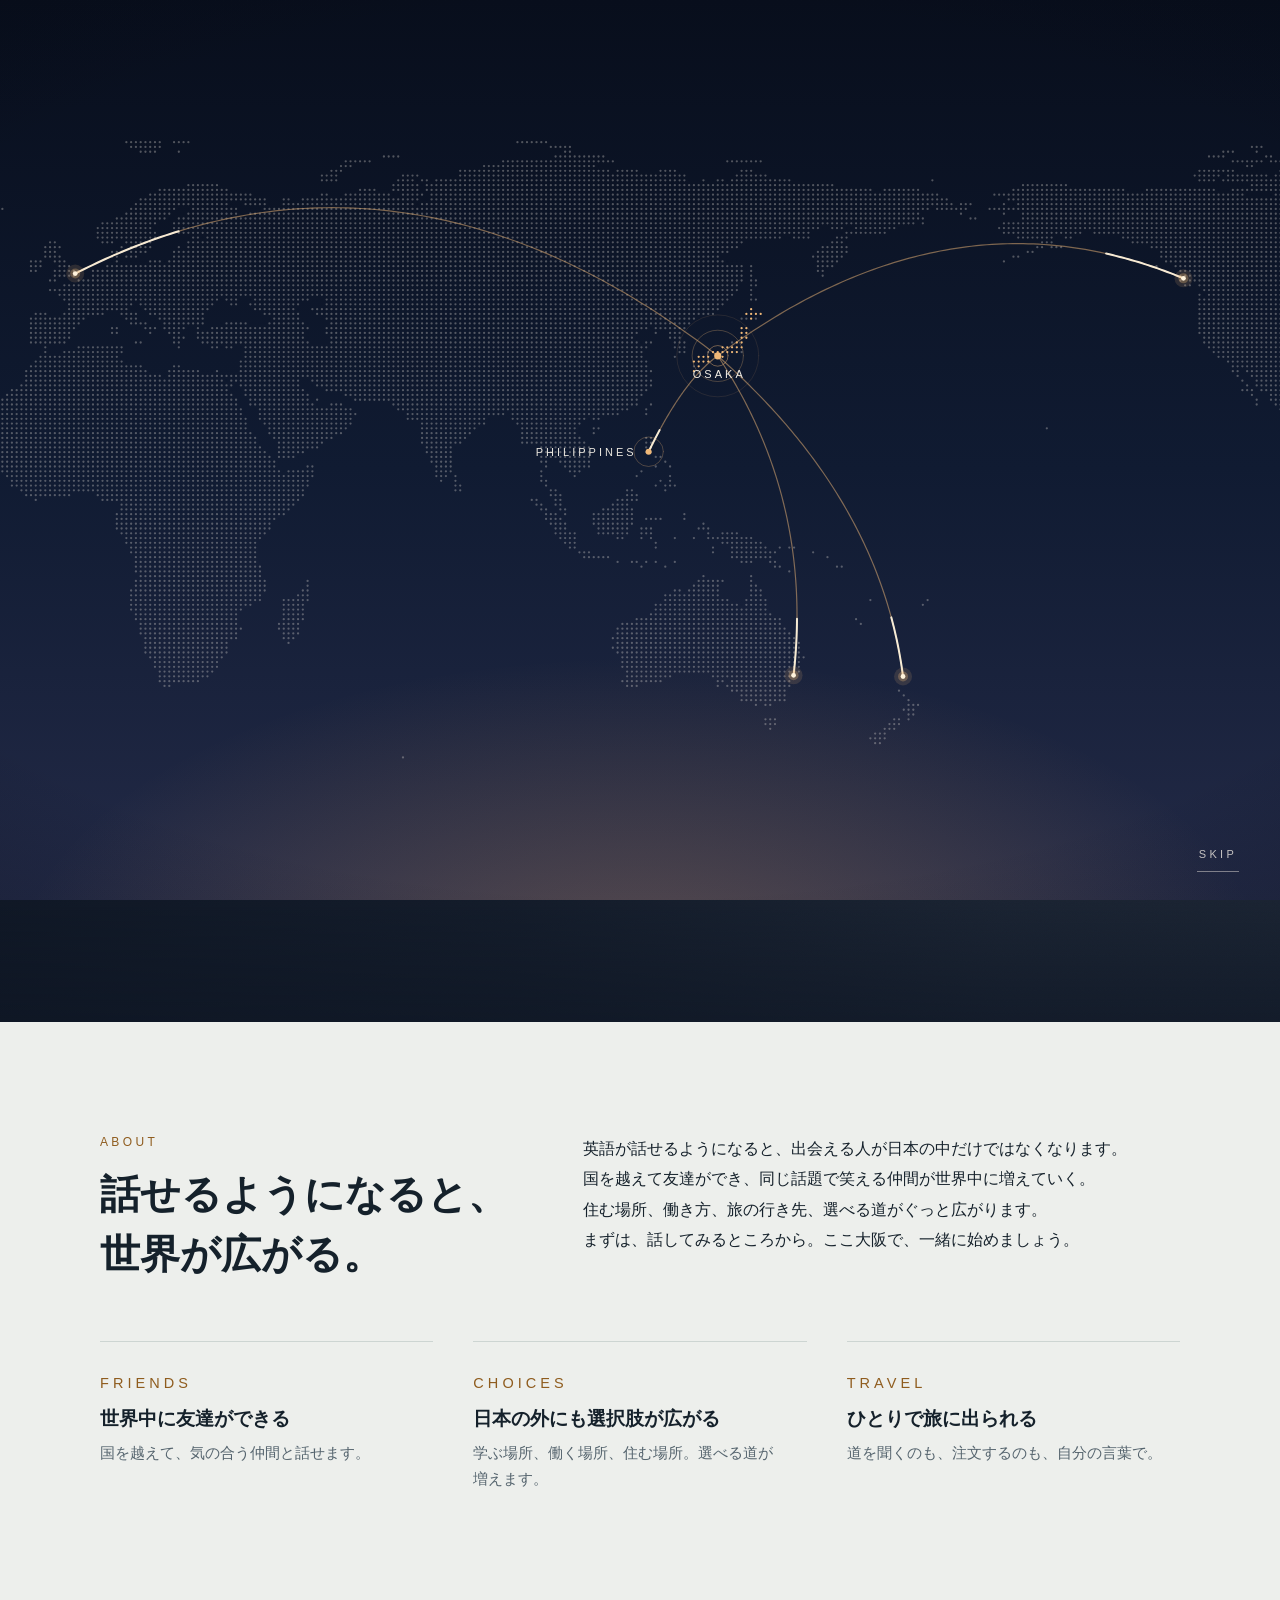
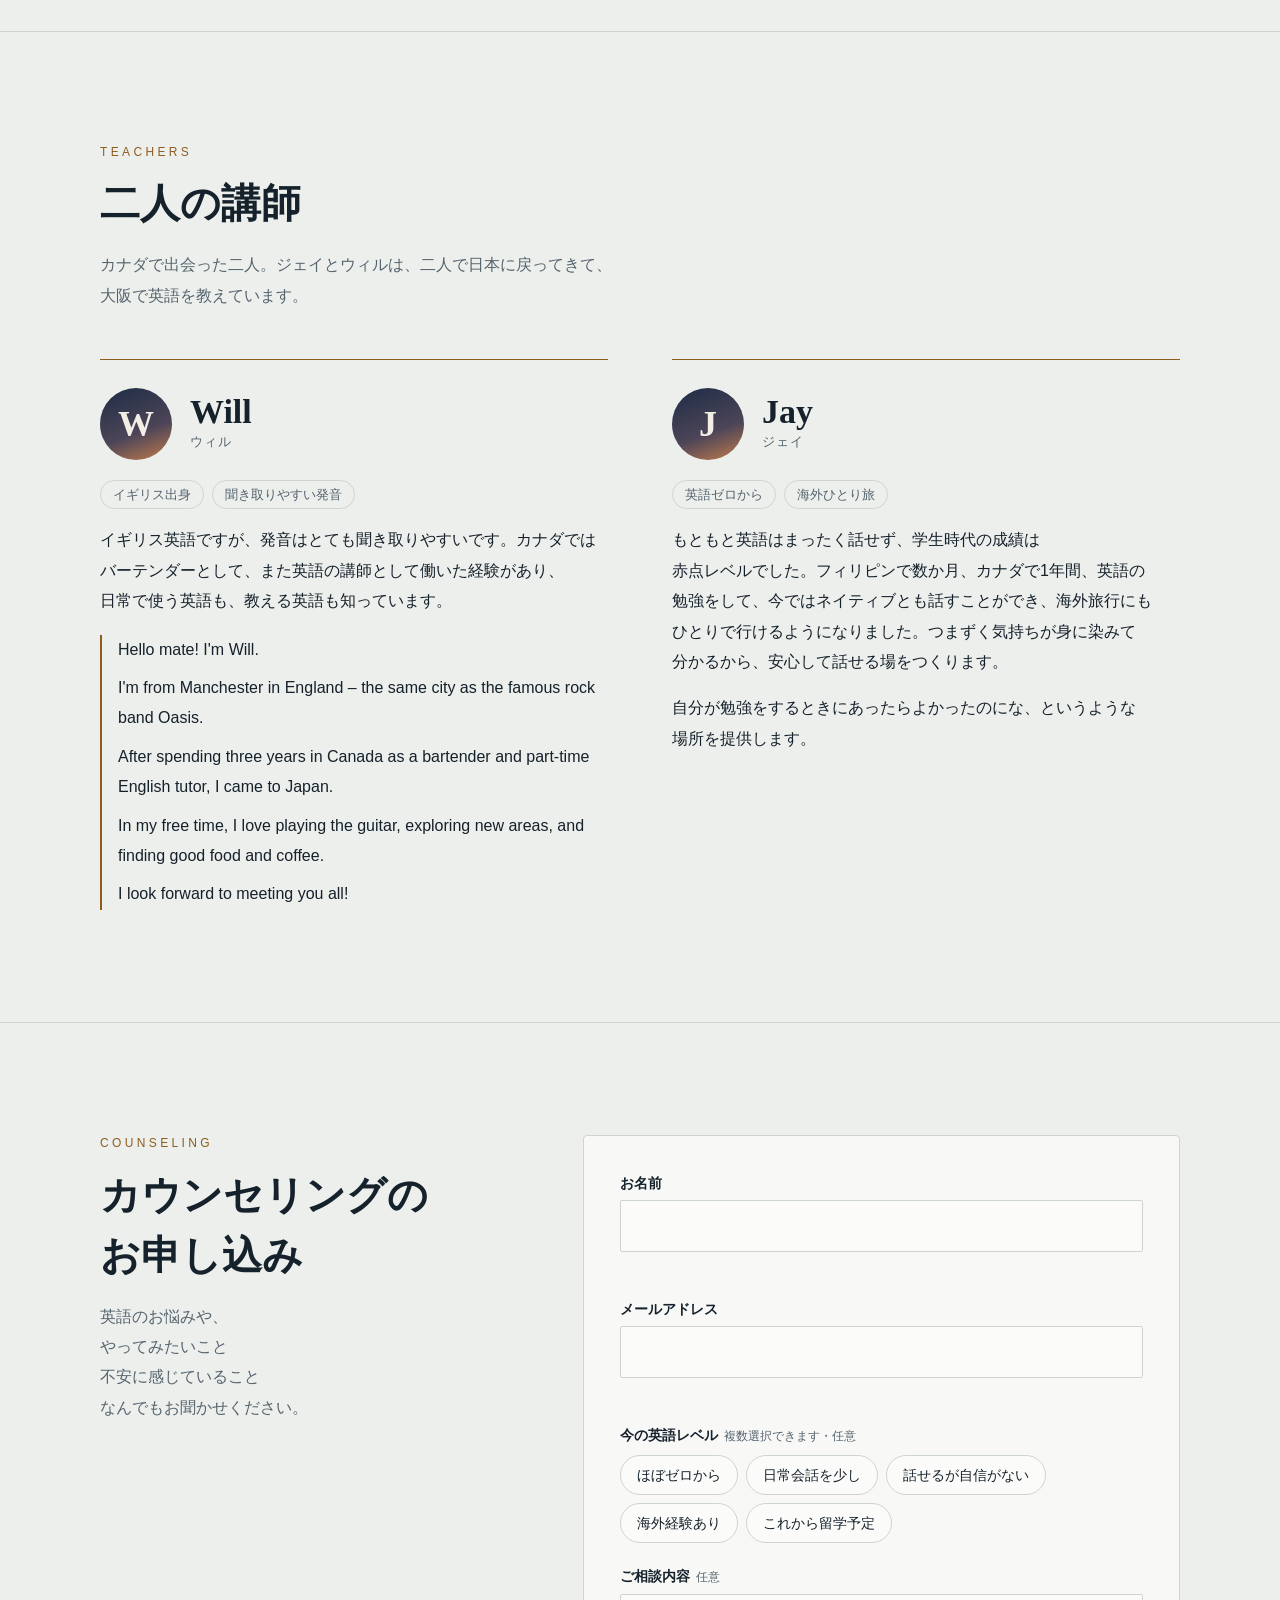
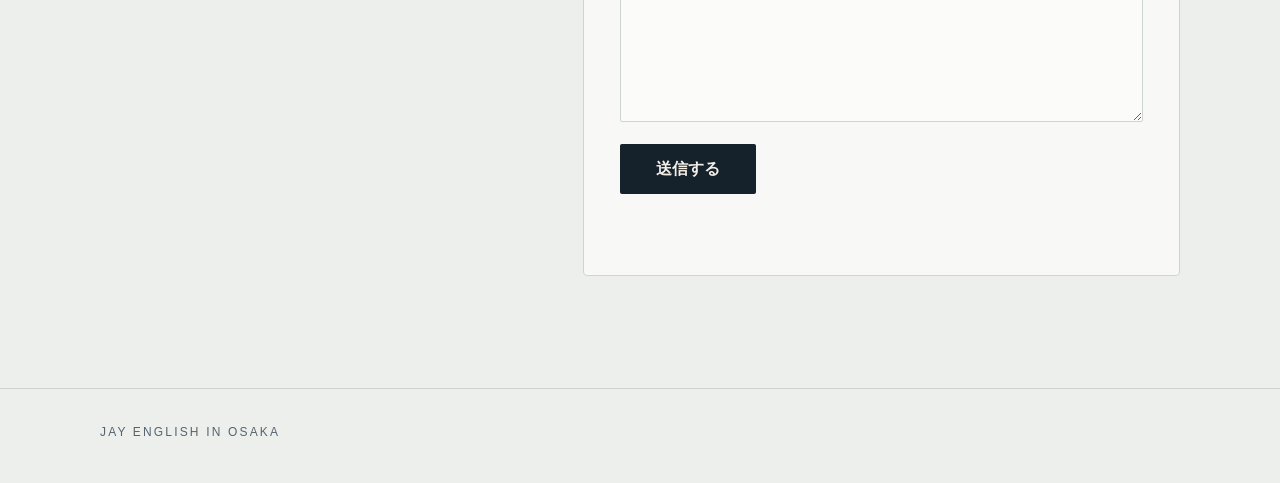
==== commit 70659736: "Add files via upload" ====
--- a/index.html
+++ b/index.html
@@ -5,12 +5,36 @@
 <meta name="viewport" content="width=device-width, initial-scale=1">
 <title>JAY English in Osaka</title>
 <meta name="description" content="大阪の英会話スクール JAY English in Osaka。イギリス人のウィルとジェイの2人が教えます。">
+<script>
+/* オープニングを出すかどうかを、表示の前に決める(最初の1回だけ・URLに ?intro を付けると何度でも再生) */
+(function () {
+  var d = document.documentElement;
+  d.classList.add("js");
+  var reduce = !!(window.matchMedia && window.matchMedia("(prefers-reduced-motion: reduce)").matches);
+  var seen = false;
+  try { seen = !!sessionStorage.getItem("jayIntroSeen"); } catch (e) {}
+  if (!reduce && (!seen || /[?&]intro\b/.test(location.search))) { d.classList.add("intro-on"); }
+  /* 万が一スクリプトが動かなかった場合でも、サイトが見えるようにする保険 */
+  setTimeout(function () { d.classList.remove("intro-on"); d.classList.add("split", "hero-go"); }, 9000);
+})();
+</script>
 <link rel="preconnect" href="https://fonts.googleapis.com">
 <link rel="preconnect" href="https://fonts.gstatic.com" crossorigin>
 <link rel="stylesheet" href="https://fonts.googleapis.com/css2?family=Cormorant+Garamond:ital,wght@0,500;0,600;1,500&family=Jost:wght@400;500&family=Shippori+Mincho:wght@500;700&family=Zen+Kaku+Gothic+New:wght@400;500;700&display=swap">
 <link rel="stylesheet" href="style.css">
 </head>
 <body>
+<div class="intro" id="intro" role="presentation">
+  <canvas id="introCanvas" aria-hidden="true"></canvas>
+  <div class="intro-copy">
+    <p class="intro-kicker">JAY English in Osaka</p>
+    <p class="intro-catch" id="introCatch" lang="ja"><span class="w">知ってる英語を、</span><span class="w">話せる英語に！</span></p>
+    <span class="intro-line" aria-hidden="true"></span>
+    <p class="intro-en">From Osaka, to the world.</p>
+  </div>
+  <button class="intro-skip" id="introSkip" type="button" aria-label="オープニングをスキップ">Skip</button>
+</div>
+
 <header class="site-header">
   <div class="wrap hdr">
     <a class="logo" id="logo" href="#top" aria-label="Jay English トップへ">
@@ -42,14 +66,14 @@
     <div class="menu-wrap" id="menuWrap">
     <button class="burger" id="burger" type="button" aria-label="メニューを開く" aria-expanded="false" aria-controls="nav"><span></span></button>
     <nav class="nav" id="nav" aria-label="メインメニュー">
-      <button class="nav-item" type="button" data-stage="特徴" data-en="Features"><span class="en">Features</span><span class="ja">特徴</span></button>
+      <button class="nav-item" type="button" data-open-features><span class="en">Features</span><span class="ja">特徴</span></button>
       <div class="nav-drop" id="navDrop">
         <a class="nav-item" id="navCourses" href="#courses" aria-haspopup="true"><span class="en">Courses</span><span class="ja">コース内容</span></a>
         <div class="drop"><div class="drop-in">
           <a class="drop-item" href="#course-1"><span class="en">One-to-One</span><span class="ja">マンツーマン英会話</span></a>
-          <a class="drop-item" href="#course-2"><span class="en">Speaking</span><span class="ja">スピーキングコース</span></a>
-          <a class="drop-item" href="#course-3"><span class="en">Study Abroad</span><span class="ja">留学前の準備コース</span></a>
-          <button class="drop-item" id="openKids" type="button"><span class="en">Kids</span><span class="ja">Kids(子ども向け)</span></button>
+          <a class="drop-item" href="#course-2"><span class="en">Casual Conversation</span><span class="ja">カジュアルConversation</span></a>
+          <button class="drop-item" type="button" data-stage="パーソナライズコース" data-en="Personalized" data-desc="目的もレベルも人それぞれ。お一人おひとりに合わせて、コースを設計します。"><span class="en">Personalized</span><span class="ja">パーソナライズコース</span></button>
+          <button class="drop-item" id="openKids" data-open-kids type="button"><span class="en">Kids</span><span class="ja">Kids(子ども向け)</span></button>
         </div></div>
       </div>
       <button class="nav-item" type="button" data-stage="JayとWillについて" data-en="About"><span class="en">About</span><span class="ja">JayとWillについて</span></button>
@@ -62,23 +86,35 @@
 
 <section class="hero" id="top">
   <div class="hero-bg"><img src="top.jpg" alt="講師と生徒が楽しそうに英語で話している様子"></div>
+  <div class="hero-glow" aria-hidden="true"></div>
   <div class="wrap hero-inner">
     <p class="eyebrow">English Conversation School</p>
-    <h1 class="wordmark">
+    <h1 class="wordmark" data-split aria-label="JAY English in Osaka">
       <span>JAY English</span>
       <span class="in">in Osaka</span>
     </h1>
-    <p class="tagline">知ってる英語を、使える英語に。</p>
+    <p class="tagline" data-split><span class="w">知ってる英語を、</span><span class="w">話せる英語に！</span></p>
     <p class="sub">イギリス人のウィルとジェイの2人が教える、大阪の英会話スクール。</p>
     <a class="btn-hero" href="#counseling">カウンセリングを申し込む</a>
+    <span class="hero-note">初回体験レッスン <strong>1,000円</strong></span>
   </div>
 
   <div class="map" aria-hidden="true">
-    <svg viewBox="0 -50 1200 310" xmlns="http://www.w3.org/2000/svg">
-      <path class="grat" d="M0 65H1200M0 107H1200M0 149H1200M0 191H1200M0 233H1200M100 -50V260M200 -50V260M300 -50V260M400 -50V260M500 -50V260M600 -50V260M700 -50V260M800 -50V260M900 -50V260M1000 -50V260M1100 -50V260"/>
+    <svg viewBox="0 -50 1200 340" xmlns="http://www.w3.org/2000/svg">
+      <path class="grat" d="M0 65H1200M0 107H1200M0 149H1200M0 191H1200M0 233H1200M0 275H1200M0 317H1200M100 -50V290M200 -50V290M300 -50V290M400 -50V290M500 -50V290M600 -50V290M700 -50V290M800 -50V290M900 -50V290M1000 -50V290M1100 -50V290"/>
       <g class="routes">
         <path pathLength="1" d="M600 130 Q374 -50 148 59"/>
         <path pathLength="1" d="M600 130 Q800 -40 1010 80"/>
+        <path pathLength="1" d="M600 130 Q500 140 430 190"/>
+        <path pathLength="1" d="M600 130 Q600 200 715 215"/>
+        <path pathLength="1" d="M600 130 Q780 105 950 205"/>
+      </g>
+      <g class="flyers">
+        <circle class="flyer" r="2.8"><animateMotion begin="indefinite" dur="4.2s" repeatCount="indefinite" path="M600 130 Q500 140 430 190"/><animate attributeName="opacity" begin="indefinite" dur="4.2s" repeatCount="indefinite" values="0;1;1;0" keyTimes="0;.12;.85;1"/></circle>
+        <circle class="flyer" r="2.8"><animateMotion begin="indefinite" dur="5s" repeatCount="indefinite" path="M600 130 Q600 200 715 215"/><animate attributeName="opacity" begin="indefinite" dur="5s" repeatCount="indefinite" values="0;1;1;0" keyTimes="0;.12;.85;1"/></circle>
+        <circle class="flyer" r="2.8"><animateMotion begin="indefinite" dur="6.8s" repeatCount="indefinite" path="M600 130 Q780 105 950 205"/><animate attributeName="opacity" begin="indefinite" dur="6.8s" repeatCount="indefinite" values="0;1;1;0" keyTimes="0;.12;.85;1"/></circle>
+        <circle class="flyer" r="2.8"><animateMotion begin="indefinite" dur="5.4s" repeatCount="indefinite" path="M600 130 Q374 -50 148 59"/><animate attributeName="opacity" begin="indefinite" dur="5.4s" repeatCount="indefinite" values="0;1;1;0" keyTimes="0;.12;.85;1"/></circle>
+        <circle class="flyer" r="2.8"><animateMotion begin="indefinite" dur="6.2s" repeatCount="indefinite" path="M600 130 Q800 -40 1010 80"/><animate attributeName="opacity" begin="indefinite" dur="6.2s" repeatCount="indefinite" values="0;1;1;0" keyTimes="0;.12;.85;1"/></circle>
       </g>
       <circle class="ring" cx="600" cy="130" r="14"/>
       <circle class="dot" cx="600" cy="130" r="5"/>
@@ -86,7 +122,13 @@
       <circle class="dot" cx="148" cy="59" r="3.5"/>
       <text class="city" x="148" y="86" text-anchor="middle">UK</text>
       <circle class="dot" cx="1010" cy="80" r="3.5"/>
-      <text class="city" x="1010" y="107" text-anchor="middle">CANADA</text>
+      <text class="city" x="1010" y="107" text-anchor="middle">VANCOUVER</text>
+      <circle class="dot" cx="430" cy="190" r="3.5"/>
+      <text class="city" x="430" y="217" text-anchor="middle">PHILIPPINES</text>
+      <circle class="dot" cx="715" cy="215" r="3.5"/>
+      <text class="city" x="715" y="242" text-anchor="middle">AUSTRALIA</text>
+      <circle class="dot" cx="950" cy="205" r="3.5"/>
+      <text class="city" x="950" y="232" text-anchor="middle">NEW ZEALAND</text>
     </svg>
   </div>
 </section>
@@ -141,6 +183,13 @@
           </div>
           <div class="tags"><span>イギリス出身</span><span>聞き取りやすい発音</span></div>
           <p class="bio">イギリス英語ですが、発音はとても聞き取りやすいです。カナダではバーテンダーとして、また英語の講師として働いた経験があり、日常で使う英語も、教える英語も知っています。</p>
+          <div class="bio-en" lang="en">
+            <p>Hello mate! I'm Will.</p>
+            <p>I'm from Manchester in England – the same city as the famous rock band Oasis.</p>
+            <p>After spending three years in Canada as a bartender and part-time English tutor, I came to Japan.</p>
+            <p>In my free time, I love playing the guitar, exploring new areas, and finding good food and coffee.</p>
+            <p>I look forward to meeting you all!</p>
+          </div>
         </article>
 
         <article class="teacher">
@@ -154,7 +203,6 @@
           <div class="tags"><span>英語ゼロから</span><span>海外ひとり旅</span></div>
           <p class="bio">もともと英語はまったく話せず、学生時代の成績は赤点レベルでした。フィリピンで数か月、カナダで1年間、英語の勉強をして、今ではネイティブとも話すことができ、海外旅行にもひとりで行けるようになりました。つまずく気持ちが身に染みて分かるから、安心して話せる場をつくります。</p>
           <p class="bio">自分が勉強をするときにあったらよかったのにな、というような場所を提供します。</p>
-          <p class="bio">僕もまだまだですが、一緒に勉強していきましょう。</p>
         </article>
       </div>
     </div>
@@ -232,6 +280,11 @@
       <p class="eyebrow">Courses</p>
       <h2>コース内容</h2>
       <p class="c-lead">ネイティブ講師と話して、知っている英語を使える英語に。</p>
+      <div class="trial">
+        <p class="trial-label"><span class="trial-en">First Lesson</span>初回体験レッスン</p>
+        <p class="trial-price"><span class="num">1,000</span><span class="yen">円</span></p>
+        <a class="trial-btn" href="#counseling" data-go-counseling>無料で問い合わせる<span aria-hidden="true"> →</span></a>
+      </div>
     </div>
   </div>
   <div class="wrap c-body">
@@ -239,30 +292,108 @@
         <article class="course" id="course-1">
           <p class="eyebrow accent">One-to-One</p>
           <div>
-            <h3>英語はわかるのに、話せない。を卒業する大阪のマンツーマン英会話</h3>
-            <p class="desc">学校で習って知っている英語を、実際に口から出す練習をします。マンツーマンだから、自分のペースで話せます。</p>
+            <h3>日本にいながら、海外にいる時間を。英語が出てこない人も、もう一段上を目指す人も|大阪のマンツーマン英会話</h3>
+            <p class="desc">学校で習った英語を、実際に口から出す練習をします。</p>
+            <p class="desc">英語がなかなか出てこない方は、自分のペースで。わからないところは、ジェイが日本語でサポートします。</p>
+            <p class="desc">日常会話はできる方は、ウィルとネイティブのテンポで雑談を。「簡単な言葉でしか言えない」を、自然な言い回しに直していきます。言い方の違いがわかりにくいときは、ジェイが日本語で一言補足します。</p>
+            <p class="fit-title">こんな方に</p>
+            <ul class="fit">
+              <li>言いたいことが、簡単な言葉でしか言えない</li>
+              <li>ネイティブ同士の会話になると聞き取れない</li>
+              <li>留学や海外のあと、伸びが止まった</li>
+            </ul>
+            <div class="variants">
+              <div class="variant">
+                <h4>マンツーマン<span class="price">1レッスン 4,000円</span></h4>
+                <p>講師と1対1で話す練習。初級は自分のペースで、中級は雑談の中で、言い回しを自然な形に直していきます。</p>
+              </div>
+              <div class="variant strong">
+                <h4>2 to 1<span class="badge">日本人サポート付き</span><span class="price">1レッスン 4,000円</span></h4>
+                <p>ウィルとジェイの2人で、あなた1人を担当します。ウィルがネイティブの英語で話し、わからなければジェイが日本語で補足します。慣れたら、日本語を必要なときだけに減らせます。二人で教えられることが、私たちの強みです。</p>
+                <p class="limit">※ 講師2人で担当するため、受付人数に限りがあります。</p>
+              </div>
+            </div>
           </div>
         </article>
 
         <article class="course" id="course-2">
-          <p class="eyebrow accent">Speaking</p>
+          <p class="eyebrow accent">Casual Conversation</p>
           <div>
-            <h3>イギリス人講師と話す、2ヶ月のスピーキングコース|大阪</h3>
-            <p class="desc">イギリス人講師のウィルと、2ヶ月かけて話す量を増やします。聞き取りやすい発音で、会話のテンポに慣れていきます。</p>
+            <h3>イギリス人講師と気軽に話す、カジュアルConversation|大阪</h3>
+            <p class="desc">イギリス人講師のウィルと、日常の話題を気軽に英語でおしゃべりします。聞き取りやすい発音で、会話のテンポに慣れていきます。</p>
           </div>
         </article>
 
         <article class="course" id="course-3">
-          <p class="eyebrow accent">Study Abroad</p>
+          <p class="eyebrow accent">Personalized</p>
           <div>
-            <h3>留学前の準備コース</h3>
-            <p class="desc">留学先での生活や授業で使う英語を、出発前に練習します。カナダやフィリピンで学んだジェイの経験も伝えます。</p>
+            <h3>あなたに合わせて設計する、パーソナライズコース</h3>
+            <p class="desc">目的も、今のレベルも、使える時間も人それぞれ。カウンセリングでお話を聞いて、お一人おひとりに合わせたコースを設計します。</p>
+            <button class="course-link" type="button" data-stage="パーソナライズコース" data-en="Personalized" data-desc="目的もレベルも人それぞれ。お一人おひとりに合わせて、コースを設計します。">詳しく見る</button>
+          </div>
+        </article>
+
+        <article class="course kids" id="course-4">
+          <p class="eyebrow accent">Kids</p>
+          <div>
+            <h3>はじめての英語も安心。ウィルとジェイが訪問するKidsレッスン</h3>
+            <p class="desc">イギリス人のウィルと日本人のジェイの2人で、ご自宅にお伺いします。英語がはじめてのお子さんでも、わからないところはその場で日本語でサポートします。</p>
+            <button class="course-link" type="button" data-open-kids>Kidsのページを見る</button>
           </div>
         </article>
       </div>
     <div class="c-cta">
       <p>まずは、お話を聞かせてください。</p>
+      <p class="c-cta-sub">初回体験レッスンは1,000円です。受付人数に限りがあります。</p>
       <a class="btn" id="cCta" href="#counseling">カウンセリングを申し込む</a>
+    </div>
+  </div>
+</div>
+
+<div class="kview cview" id="fview" role="region" aria-label="特徴" hidden>
+  <div class="c-hero">
+    <div class="c-hero-bg"><img src="top.jpg" alt="ウィルが生徒に楽しそうに英語で話しかけている様子"></div>
+    <div class="wrap c-hero-in">
+      <button class="kback light" id="featuresBack" type="button">← トップに戻る</button>
+      <p class="eyebrow">Features</p>
+      <h2>私たちの特徴</h2>
+      <p class="c-lead">二人で教えるから、話すのが不安な人も安心して始められます。</p>
+    </div>
+  </div>
+  <div class="wrap c-body">
+    <div class="courses">
+      <article class="course">
+        <p class="eyebrow accent">Two Teachers</p>
+        <div>
+          <h3>イギリス人と日本人、二人で教える</h3>
+          <p class="desc">ネイティブのウィルと、日本人のジェイ。二人の講師がいるから、本場の英語に触れながら、日本語でも安心して学べます。</p>
+        </div>
+      </article>
+      <article class="course">
+        <p class="eyebrow accent">Japanese Support</p>
+        <div>
+          <h3>困ったら、その場で日本語のサポート</h3>
+          <p class="desc">「聞き取れない」「言いたいことが言えない」で会話が止まっても大丈夫。ジェイがその場で日本語で助けます。2 to 1 のレッスンでは、これを二人で担当します。</p>
+        </div>
+      </article>
+      <article class="course">
+        <p class="eyebrow accent">Speak First</p>
+        <div>
+          <h3>知ってる英語を、話せる英語に</h3>
+          <p class="desc">学校で習った英語を、実際に口から出す練習が中心です。聞き取りやすい発音のウィルと話しながら、会話のテンポに慣れていきます。</p>
+        </div>
+      </article>
+      <article class="course">
+        <p class="eyebrow accent">Been There</p>
+        <div>
+          <h3>つまずく気持ちがわかる講師</h3>
+          <p class="desc">ジェイは、英語がまったく話せないところから、フィリピンとカナダでの勉強を経て話せるようになりました。ウィルはカナダでバーテンダーと英語講師を経験。日常で使う英語も、教える英語も知っています。</p>
+        </div>
+      </article>
+    </div>
+    <div class="c-cta">
+      <p>まずは、お話を聞かせてください。</p>
+      <a class="btn" id="fCta" href="#counseling">カウンセリングを申し込む</a>
     </div>
   </div>
 </div>
@@ -299,8 +430,7 @@
       <dl class="k-list">
         <div class="k-row"><dt>Style</dt><dd>2 on 1<small>先生2人で、お子さんを担当します。</small></dd></div>
         <div class="k-row"><dt>First lesson</dt><dd>初回無料</dd></div>
-        <div class="k-row"><dt>Per lesson</dt><dd>1コマ 3,000円<small>40分</small></dd></div>
-        <div class="k-row"><dt>Monthly</dt><dd>月額 15,000円<small>6コマ(1コマあたり2,500円)</small></dd></div>
+        <div class="k-row"><dt>Per lesson</dt><dd>1コマ 5,000円<small>40分</small></dd></div>
         <div class="k-row"><dt>Place</dt><dd>ご自宅へ訪問<small>ジェイとウィルの2人でお伺いします。</small></dd></div>
       </dl>
     </section>
@@ -427,6 +557,7 @@
   <div class="stage-body">
     <p class="eyebrow" id="stageEyebrow">Coming Soon</p>
     <h2 id="stageTitle">特徴</h2>
+    <p class="stage-desc" id="stageDesc" hidden></p>
     <p class="stage-msg">現在作成中です</p>
     <p class="stage-en">Under construction</p>
     <button class="stage-close" id="stageClose" type="button">トップに戻る</button>
--- a/style.css
+++ b/style.css
@@ -79,6 +79,8 @@
     background: linear-gradient(180deg, #3e3f41 0%, #2d2e30 100%);
     border-bottom: 1px solid rgba(215, 190, 145, .34);
   }
+  /* ヘッダーだけは中央の幅制限を外し、ロゴと問い合わせを画面の左右の端にそろえる */
+  .site-header .wrap { max-width: none; padding-inline: clamp(20px, 3.2vw, 56px); }
   .hdr {
     display: flex;
     align-items: center;
@@ -522,6 +524,7 @@
     line-height: 1.4;
     text-wrap: balance;
   }
+  .stage-desc { max-width: 24em; font-size: 16px; line-height: 1.9; color: #e2e5e8; }
   .stage-msg { margin-top: 8px; font-size: 18px; letter-spacing: .12em; }
   .stage-en { font-family: var(--font-display); font-style: italic; font-size: 20px; color: #d6d9dd; }
   .stage-close {
@@ -605,7 +608,7 @@
     line-height: .94;
     letter-spacing: -.01em;
   }
-  .wordmark span { display: block; }
+  .wordmark > span { display: block; }
   .wordmark .in {
     margin: .1em 0 0 .08em;
     font-style: italic;
@@ -741,6 +744,34 @@
     transition: background-color .2s ease, color .2s ease;
   }
   .course-link:hover { background: var(--btn-bg); border-color: var(--btn-bg); color: var(--btn-fg); }
+  .variants { margin-top: 22px; display: grid; gap: 14px; max-width: 40em; }
+  .variant { padding: 16px 20px 18px; border-left: 2px solid var(--line); background: var(--surface); }
+  .variant.strong { border-left-color: var(--accent); }
+  .variant h4 {
+    margin: 0;
+    display: flex;
+    flex-wrap: wrap;
+    align-items: center;
+    gap: 6px 12px;
+    font-family: var(--font-jp);
+    font-weight: 700;
+    font-size: 17px;
+    line-height: 1.6;
+  }
+  .variant p { margin-top: 4px; font-size: 14.5px; color: var(--muted); line-height: 1.85; }
+  .badge {
+    padding: 0 10px;
+    border-radius: 999px;
+    background: var(--accent);
+    color: #fff;
+    font-family: var(--font-body);
+    font-weight: 700;
+    font-size: 12px;
+    line-height: 1.9;
+    letter-spacing: .04em;
+  }
+  :root[data-theme="dark"] .badge { color: #14202a; }
+  @media (prefers-color-scheme: dark) { :root:not([data-theme="light"]) .badge { color: #14202a; } }
   @media (min-width: 760px) {
     .course { grid-template-columns: 200px 1fr; }
   }
@@ -775,6 +806,8 @@
     color: var(--muted);
   }
   .teacher p.bio { margin-top: 16px; }
+  .bio-en { margin-top: 18px; padding-left: 16px; border-left: 2px solid var(--accent); }
+  .bio-en p + p { margin-top: 8px; }
 
   /* ---------- Form ---------- */
   .counsel { display: grid; gap: 36px; }
@@ -851,3 +884,236 @@
     .counsel { grid-template-columns: 5fr 7fr; gap: 56px; align-items: start; }
     .panel { padding: 36px 36px 40px; }
   }
+
+  /* ---------- Opening (Osaka → the world) ---------- */
+  .intro { display: none; }
+  html.intro-on, html.intro-on body { overflow: hidden; }
+  html.intro-on .intro {
+    display: block;
+    position: fixed;
+    inset: 0;
+    z-index: 200;
+    overflow: hidden;
+    color: #f3eee5;
+    background:
+      radial-gradient(70% 50% at 50% 108%, rgba(240, 170, 100, .26), transparent 70%),
+      linear-gradient(180deg, #080e1c 0%, #101b32 52%, #232a47 100%);
+    clip-path: inset(0 0 0 0);
+    transition: clip-path 1.05s cubic-bezier(.76, 0, .24, 1);
+  }
+  .intro::after {
+    content: "";
+    position: absolute;
+    inset: 0;
+    pointer-events: none;
+    background: radial-gradient(120% 90% at 50% 50%, transparent 55%, rgba(4, 8, 16, .55) 100%);
+  }
+  .intro canvas { position: absolute; inset: 0; width: 100%; height: 100%; display: block; transition: opacity 1.2s ease; }
+  .intro.show-copy canvas { opacity: .34; }
+  .intro.leaving { clip-path: inset(0 0 100% 0); }
+
+  .intro-copy {
+    position: absolute;
+    inset: 0;
+    z-index: 2;
+    display: grid;
+    align-content: center;
+    justify-items: center;
+    gap: 0;
+    padding: 0 24px;
+    text-align: center;
+    transition: opacity .5s ease, transform .8s ease;
+  }
+  .intro.leaving .intro-copy { opacity: 0; transform: translateY(-28px); }
+  .intro-kicker {
+    font-family: var(--font-label);
+    font-weight: 500;
+    font-size: 12px;
+    letter-spacing: .34em;
+    text-transform: uppercase;
+    line-height: 1.4;
+    color: #efc58f;
+    opacity: 0;
+    transform: translateY(8px);
+    transition: opacity .9s ease .1s, transform .9s ease .1s;
+  }
+  .intro.show-copy .intro-kicker { opacity: 1; transform: none; }
+  .intro-catch {
+    margin-top: 22px;
+    font-family: var(--font-jp);
+    font-weight: 700;
+    font-size: clamp(27px, 5.2vw, 58px);
+    line-height: 1.55;
+    letter-spacing: .06em;
+    text-wrap: balance;
+  }
+  .intro .ch { display: inline-block; opacity: 0; transform: translateY(42%); filter: blur(9px); }
+  .intro.show-copy .ch { animation: introCh 1s cubic-bezier(.2, .7, .1, 1) both; animation-delay: calc(.2s + var(--i) * 60ms); }
+  @keyframes introCh { to { opacity: 1; transform: none; filter: blur(0); } }
+  .intro-line {
+    display: block;
+    width: min(240px, 52vw);
+    height: 1px;
+    margin-top: 26px;
+    background: linear-gradient(90deg, transparent, #efc58f, transparent);
+    transform: scaleX(0);
+    transition: transform 1.1s cubic-bezier(.2, .7, .1, 1) 1.1s;
+  }
+  .intro.show-copy .intro-line { transform: scaleX(1); }
+  .intro-en {
+    margin-top: 16px;
+    font-family: var(--font-display);
+    font-style: italic;
+    font-size: clamp(17px, 2.2vw, 24px);
+    color: #d6d9dd;
+    opacity: 0;
+    transition: opacity 1s ease 1.5s;
+  }
+  .intro.show-copy .intro-en { opacity: 1; }
+  .intro-skip {
+    position: absolute;
+    z-index: 3;
+    right: clamp(20px, 3.2vw, 56px);
+    bottom: 28px;
+    padding: 6px 2px;
+    border: 0;
+    border-bottom: 1px solid rgba(243, 238, 229, .45);
+    background: none;
+    color: rgba(243, 238, 229, .78);
+    font: inherit;
+    font-family: var(--font-label);
+    font-size: 11px;
+    letter-spacing: .3em;
+    text-transform: uppercase;
+    cursor: pointer;
+    opacity: 0;
+    animation: introFade 1s ease .8s forwards;
+    transition: color .2s ease, border-color .2s ease;
+  }
+  .intro-skip:hover { color: #fff; border-color: #fff; }
+  .intro.leaving .intro-skip { display: none; }
+  .intro :focus-visible { outline-color: #efc58f; }
+  @keyframes introFade { to { opacity: 1; } }
+
+  /* ---------- Top page: text reveal + living background ---------- */
+  .w { display: inline-block; white-space: nowrap; }
+  html.js:not(.split) [data-split] { visibility: hidden; }
+  .hero .w { overflow: hidden; vertical-align: top; padding: 0 .06em .16em; margin: 0 -.06em -.16em; }
+  html.js .hero .ch { display: inline-block; transform: translateY(112%); opacity: 0; }
+  html.js.hero-go .hero .wordmark .ch {
+    animation: chUp 1.15s cubic-bezier(.2, .75, .15, 1) both;
+    animation-delay: calc(.3s + var(--i) * 58ms);
+  }
+  html.js.hero-go .hero .tagline .ch {
+    animation: chUp .95s cubic-bezier(.2, .75, .15, 1) both;
+    animation-delay: calc(1.25s + var(--i) * 48ms);
+  }
+  @keyframes chUp { to { transform: none; opacity: 1; } }
+
+  html.js:not(.hero-go) .hero .eyebrow,
+  html.js:not(.hero-go) .hero .sub,
+  html.js:not(.hero-go) .hero .btn-hero,
+  html.js:not(.hero-go) .hero .map { opacity: 0; }
+  html.js.hero-go .hero .eyebrow { animation: fadeUp .9s ease .1s backwards; }
+  html.js.hero-go .hero .sub { animation: fadeUp .9s ease 2.0s backwards; }
+  html.js.hero-go .hero .btn-hero { animation: fadeUp .9s ease 2.25s backwards; }
+  html.js.hero-go .hero .map { animation: fadeUp 1.2s ease 2.0s backwards; }
+  @keyframes fadeUp { from { opacity: 0; transform: translateY(14px); } }
+
+  .hero-bg { overflow: hidden; }
+  .hero-bg img { transform-origin: 72% 40%; }
+  html.js:not(.hero-go) .hero-bg { opacity: 0; }
+  html.js:not(.hero-go) .hero-bg img { transform: scale(1.2); }
+  html.js.hero-go .hero-bg { animation: bgIn 1.8s ease backwards; }
+  html.js.hero-go .hero-bg img { animation: bgSettle 16s cubic-bezier(.2, .6, .2, 1) both; }
+  @keyframes bgIn { from { opacity: 0; } }
+  @keyframes bgSettle { from { transform: scale(1.2); } to { transform: scale(1.03); } }
+  .hero-glow {
+    position: absolute;
+    inset: -10%;
+    z-index: -1;
+    pointer-events: none;
+    opacity: 0;
+    background:
+      radial-gradient(38% 46% at 74% 28%, rgba(239, 184, 120, .30), transparent 70%),
+      radial-gradient(30% 40% at 92% 82%, rgba(120, 150, 210, .20), transparent 70%);
+  }
+  html.js.hero-go .hero-glow { animation: glowIn 2.4s ease .5s forwards, glowDrift 18s ease-in-out 3s infinite alternate; }
+  @keyframes glowIn { to { opacity: 1; } }
+  @keyframes glowDrift { to { transform: translate3d(-4%, 3%, 0) scale(1.1); } }
+
+  html.js:not(.hero-go) .routes path { animation: none; stroke-dashoffset: 1; }
+  html.js.hero-go .routes path { animation: draw 2.4s cubic-bezier(.3, .6, .2, 1) 2.3s both; }
+  html.js.hero-go .routes path:nth-child(2) { animation-delay: 2.55s; }
+  html.js.hero-go .routes path:nth-child(3) { animation-delay: 2.8s; }
+  html.js.hero-go .routes path:nth-child(4) { animation-delay: 3.0s; }
+  html.js.hero-go .routes path:nth-child(5) { animation-delay: 3.2s; }
+  html.js.hero-go .routes path:nth-child(3) { animation-delay: 2.7s; }
+  html.js.hero-go .routes path:nth-child(4) { animation-delay: 2.85s; }
+  html.js.hero-go .routes path:nth-child(5) { animation-delay: 3s; }
+  .routes path:nth-child(4) { animation-delay: .75s; }
+  .routes path:nth-child(5) { animation-delay: 1s; }
+  .flyer { fill: #fff3dc; opacity: 0; filter: drop-shadow(0 0 6px rgba(239, 184, 120, .95)); }
+
+  @media (prefers-reduced-motion: reduce) {
+    html.js .hero .ch { transform: none !important; opacity: 1 !important; animation: none !important; }
+    html.js:not(.hero-go) .hero .eyebrow, html.js:not(.hero-go) .hero .sub,
+    html.js:not(.hero-go) .hero .btn-hero, html.js:not(.hero-go) .hero .map,
+    html.js:not(.hero-go) .hero-bg { opacity: 1 !important; }
+    html.js .hero .eyebrow, html.js .hero .sub, html.js .hero .btn-hero, html.js .hero .map,
+    html.js .hero-bg, html.js .hero-bg img, html.js .hero-glow { animation: none !important; }
+    html.js .hero-bg img { transform: none !important; }
+    html.js .routes path { animation: none !important; stroke-dashoffset: 0 !important; }
+    .hero-glow { opacity: 1; }
+  }
+
+  /* ---------- 初回体験レッスン・料金 ---------- */
+  .trial {
+    margin-top: 28px;
+    display: inline-flex;
+    flex-wrap: wrap;
+    align-items: center;
+    gap: 12px 28px;
+    padding: 18px 26px;
+    border: 1px solid rgba(239, 197, 143, .55);
+    border-radius: 2px;
+    background: rgba(10, 16, 28, .45);
+    -webkit-backdrop-filter: blur(6px);
+    backdrop-filter: blur(6px);
+  }
+  .trial-label { display: grid; gap: 2px; font-family: var(--font-jp); font-weight: 700; font-size: 18px; line-height: 1.5; }
+  .trial-en { font-family: var(--font-label); font-weight: 500; font-size: 10px; letter-spacing: .3em; text-transform: uppercase; color: #efc58f; }
+  .trial-price { display: flex; align-items: baseline; gap: 4px; font-family: var(--font-display); font-weight: 600; color: #efc58f; line-height: 1; }
+  .trial-price .num { font-size: clamp(40px, 6vw, 56px); }
+  .trial-price .yen { font-family: var(--font-jp); font-weight: 700; font-size: 20px; }
+  .trial-btn {
+    display: inline-block;
+    padding: 12px 22px;
+    border-radius: 2px;
+    background: #f28c28;
+    color: #1f1408;
+    font-weight: 700;
+    font-size: 15px;
+    line-height: 1.4;
+    text-decoration: none;
+    transition: background-color .2s ease;
+  }
+  .trial-btn:hover, .trial-btn:focus-visible { background: #ffa24a; }
+  @media (max-width: 520px) {
+    .trial { display: flex; padding: 16px 18px; }
+    .trial-btn { width: 100%; text-align: center; }
+  }
+  .variant .price { font-family: var(--font-body); font-weight: 700; font-size: 14px; letter-spacing: .02em; color: var(--accent); }
+  .variant p.limit { margin-top: 10px; font-size: 12.5px; color: var(--muted); }
+  .c-cta p.c-cta-sub { margin-top: -6px; font-family: var(--font-body); font-weight: 400; font-size: 14px; line-height: 1.8; color: var(--muted); }
+  .hero-note { display: inline-block; margin: 32px 0 0 18px; font-size: 14px; letter-spacing: .06em; color: var(--hero-muted); }
+  .hero-note strong { color: var(--hero-accent); font-weight: 700; }
+  @media (max-width: 859px) { .hero-note { display: block; margin: 14px 0 0; } }
+  html.js:not(.hero-go) .hero .hero-note { opacity: 0; }
+  html.js.hero-go .hero .hero-note { animation: fadeUp .9s ease 2.4s backwards; }
+
+  /* ---------- 「こんな方に」 ---------- */
+  .fit-title { margin-top: 22px; font-family: var(--font-label); font-weight: 500; font-size: 12px; letter-spacing: .28em; color: var(--accent); }
+  .fit { margin: 8px 0 0; padding: 0; list-style: none; display: grid; gap: 6px; max-width: 36em; }
+  .fit li { position: relative; padding-left: 22px; font-size: 15px; line-height: 1.8; color: var(--fg); }
+  .fit li::before { content: ""; position: absolute; left: 0; top: .95em; width: 12px; height: 1px; background: var(--accent); }
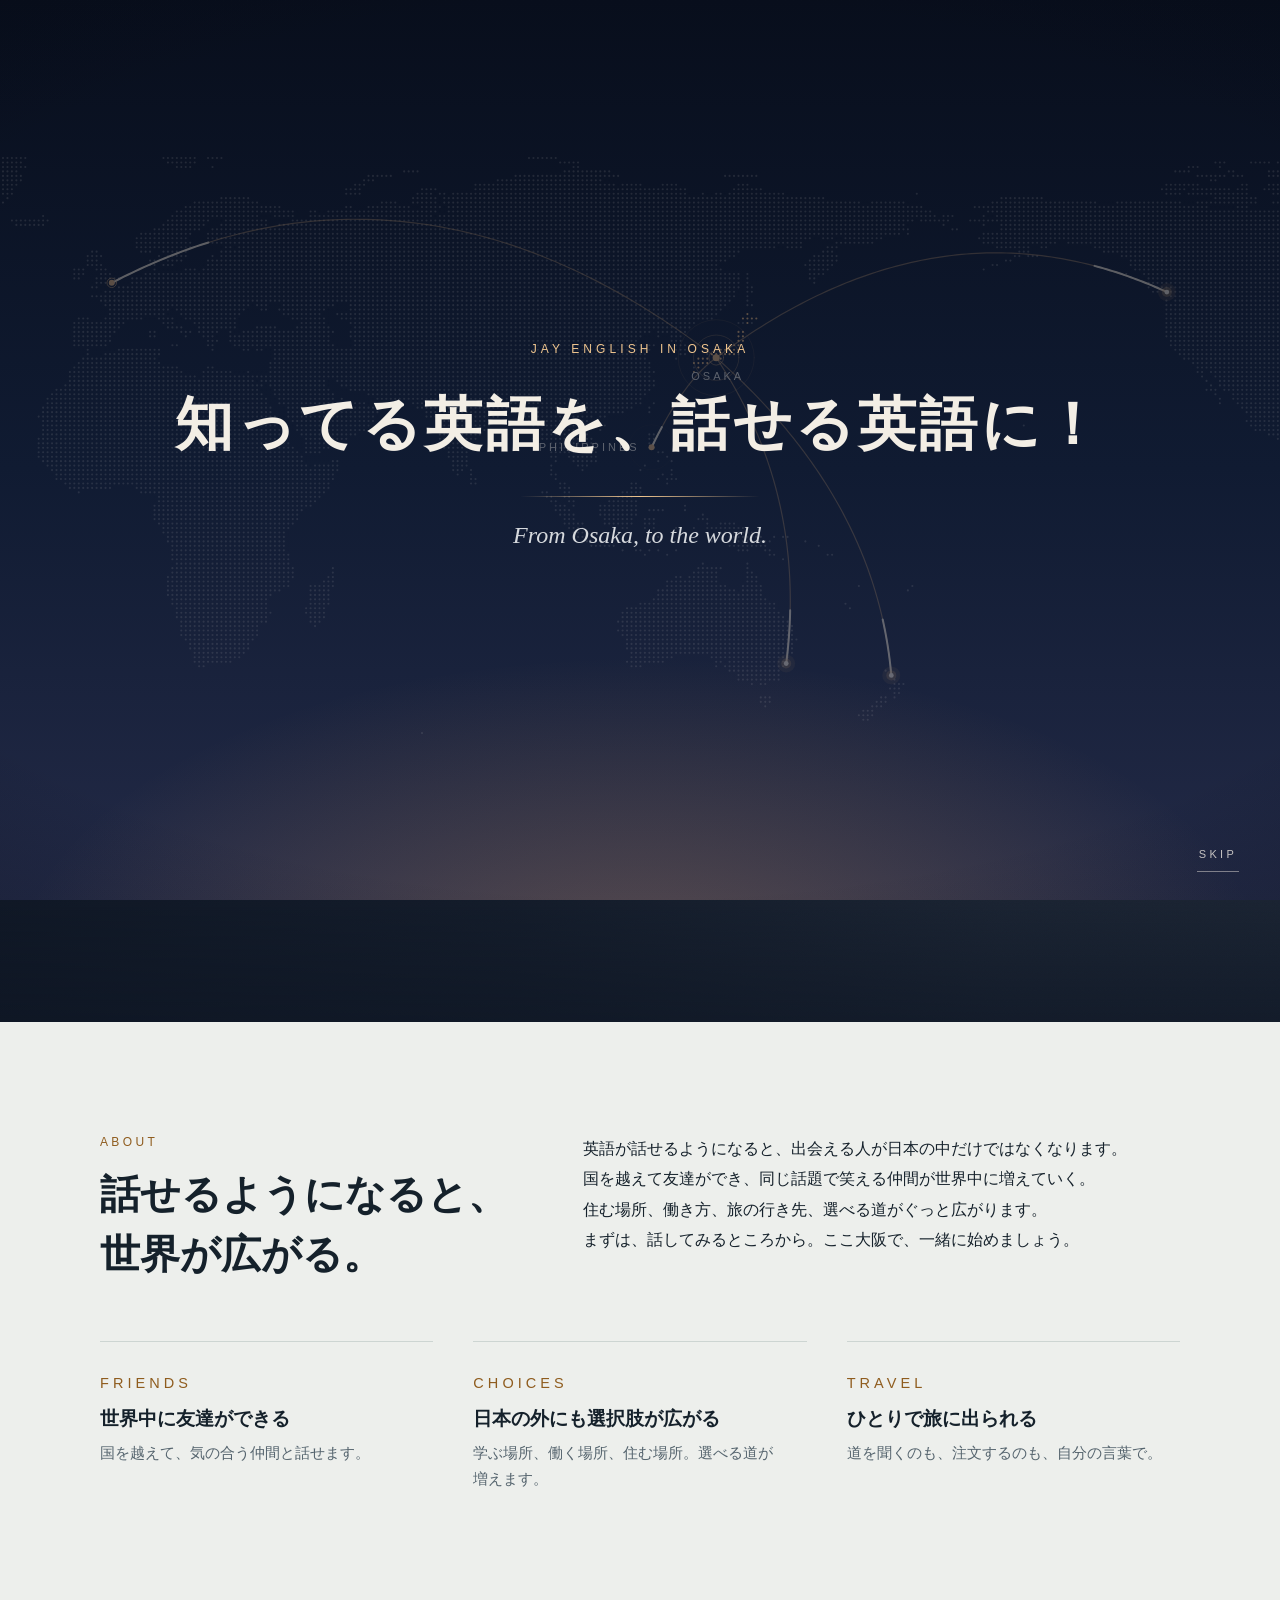
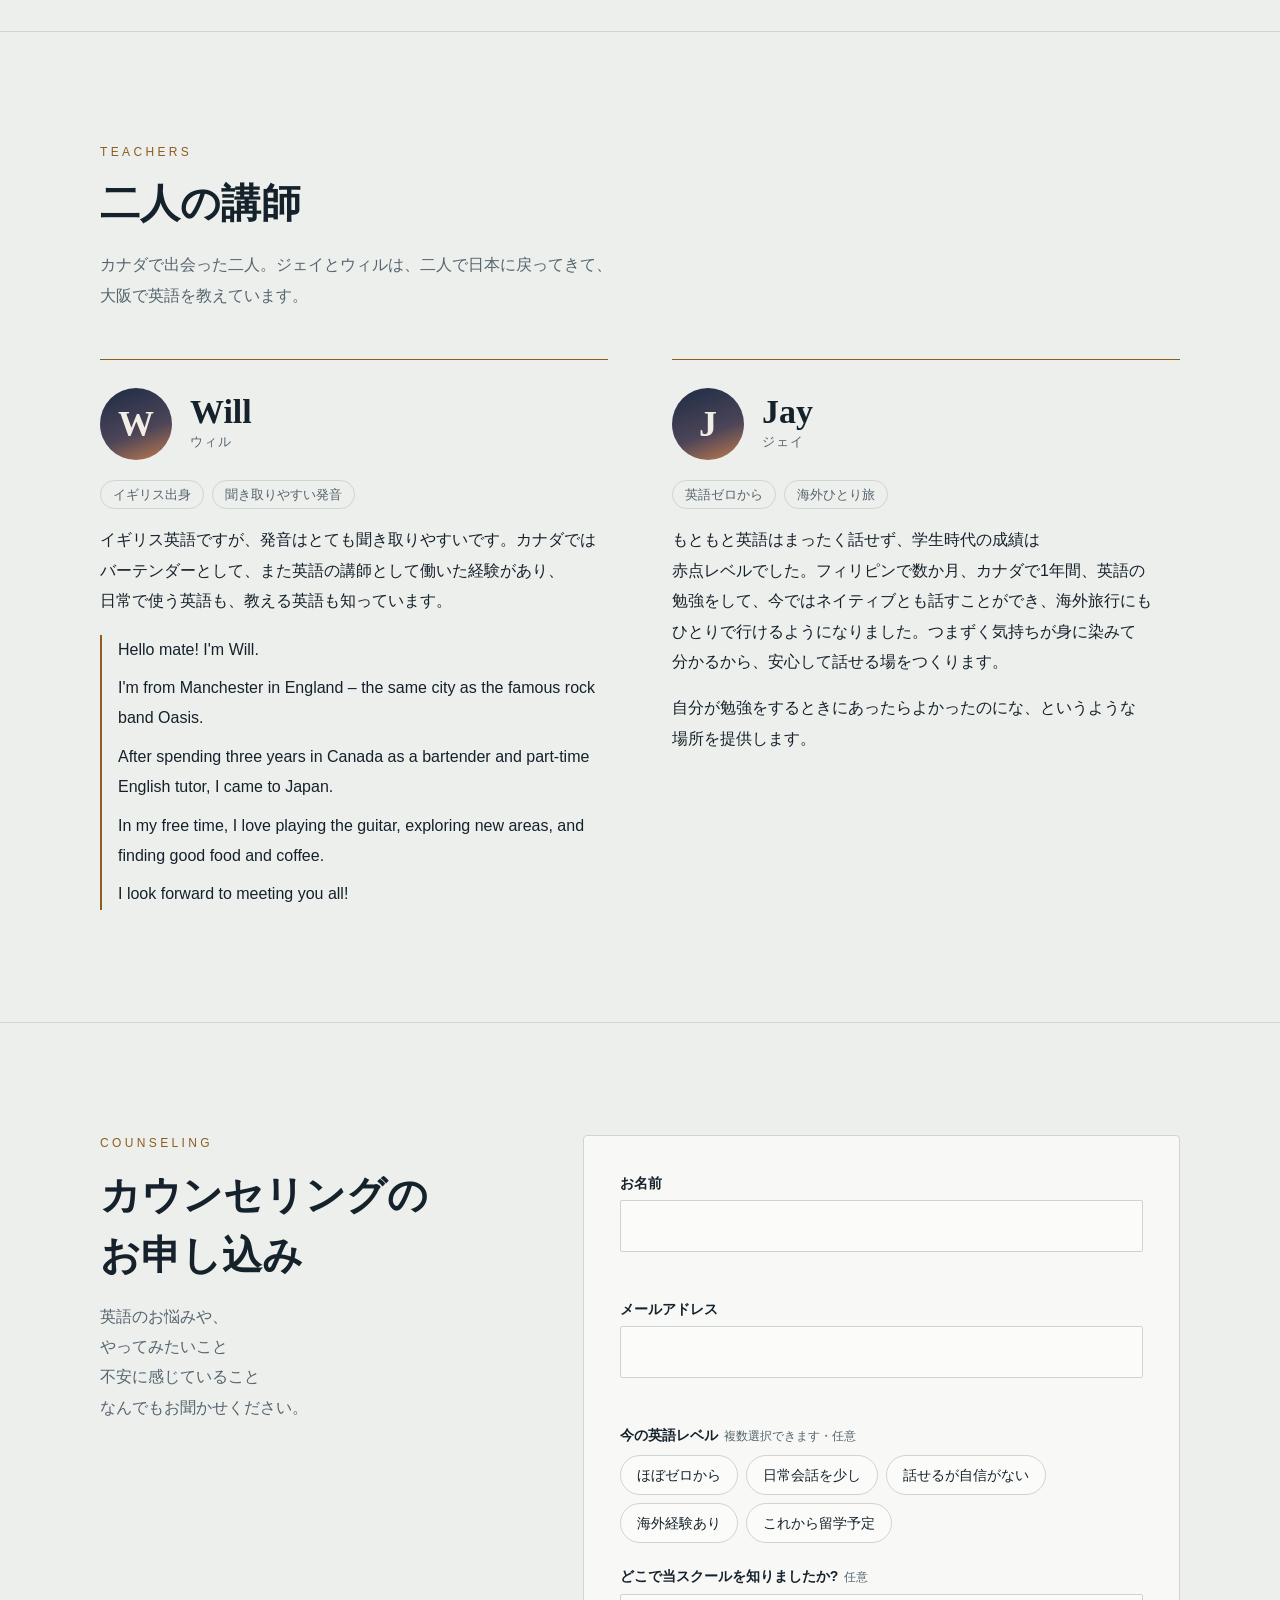
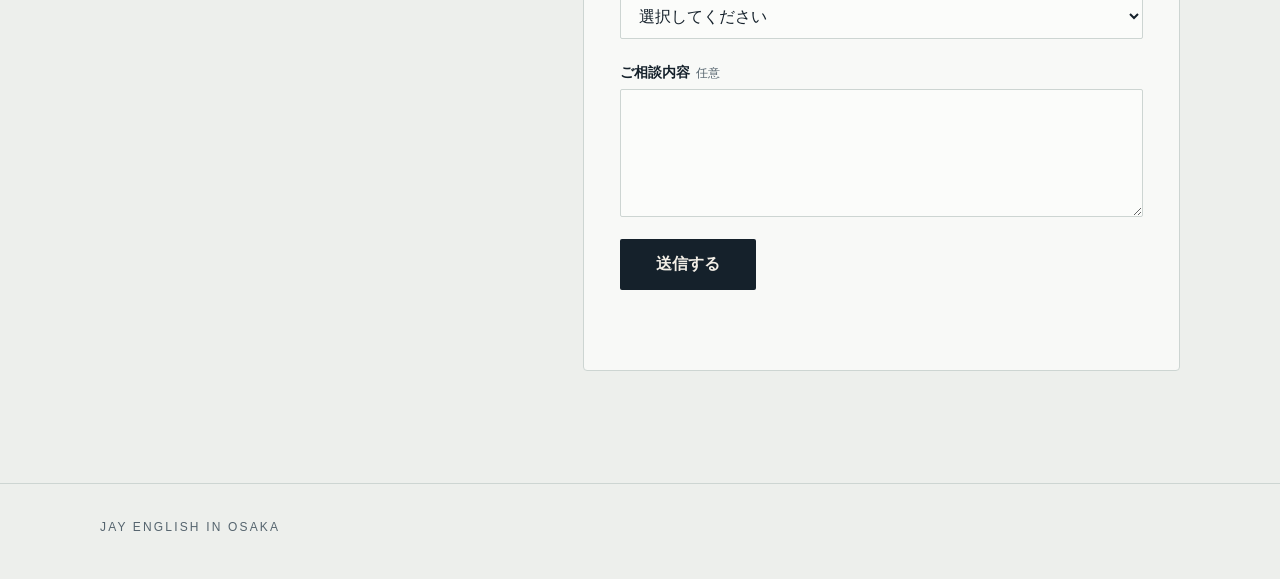
==== commit 0bf2c04d: "Add files via upload" ====
--- a/index.html
+++ b/index.html
@@ -250,6 +250,19 @@
               <input id="f-country-plan" name="country_plan" type="text" placeholder="例: イギリス">
             </div>
             <div class="field">
+              <label for="f-src">どこで当スクールを知りましたか?<span class="opt">任意</span></label>
+              <select id="f-src" name="heard_from">
+                <option value="">選択してください</option>
+                <option value="チラシ">チラシ</option>
+                <option value="名刺・カード">名刺・カード</option>
+                <option value="Instagram">Instagram</option>
+                <option value="TikTok">TikTok</option>
+                <option value="友人・知人の紹介">友人・知人の紹介</option>
+                <option value="検索">インターネット検索</option>
+                <option value="その他">その他</option>
+              </select>
+            </div>
+            <div class="field">
               <label for="f-msg">ご相談内容<span class="opt">任意</span></label>
               <textarea id="f-msg" name="message" rows="4"></textarea>
             </div>
@@ -463,6 +476,19 @@
             <div class="field">
               <label for="kf-area">お住まいのエリア<span class="opt">任意</span></label>
               <input id="kf-area" name="area" type="text" placeholder="例: 大阪市北区">
+            </div>
+            <div class="field">
+              <label for="kf-src">どこで当スクールを知りましたか?<span class="opt">任意</span></label>
+              <select id="kf-src" name="heard_from">
+                <option value="">選択してください</option>
+                <option value="チラシ">チラシ</option>
+                <option value="名刺・カード">名刺・カード</option>
+                <option value="Instagram">Instagram</option>
+                <option value="TikTok">TikTok</option>
+                <option value="友人・知人の紹介">友人・知人の紹介</option>
+                <option value="検索">インターネット検索</option>
+                <option value="その他">その他</option>
+              </select>
             </div>
             <div class="field">
               <label for="kf-msg">ご相談内容<span class="opt">任意</span></label>
--- a/style.css
+++ b/style.css
@@ -822,7 +822,7 @@
   .field { display: grid; gap: 6px; min-width: 0; }
   label, legend { font-size: 14px; font-weight: 700; line-height: 1.6; padding: 0; }
   .opt { margin-left: 6px; font-weight: 400; font-size: 12px; color: var(--muted); }
-  input[type="text"], input[type="email"], textarea {
+  input[type="text"], input[type="email"], textarea, select {
     width: 100%;
     min-width: 0;
     padding: 12px 14px;
@@ -835,7 +835,7 @@
     line-height: 1.6;
   }
   textarea { resize: vertical; min-height: 120px; }
-  input:focus, textarea:focus { border-color: var(--accent); }
+  input:focus, textarea:focus, select:focus { border-color: var(--accent); }
   fieldset { margin: 0; padding: 0; border: 0; min-width: 0; }
   .chips { margin-top: 8px; display: flex; flex-wrap: wrap; gap: 8px; }
   .chip { position: relative; font-weight: 400; }
